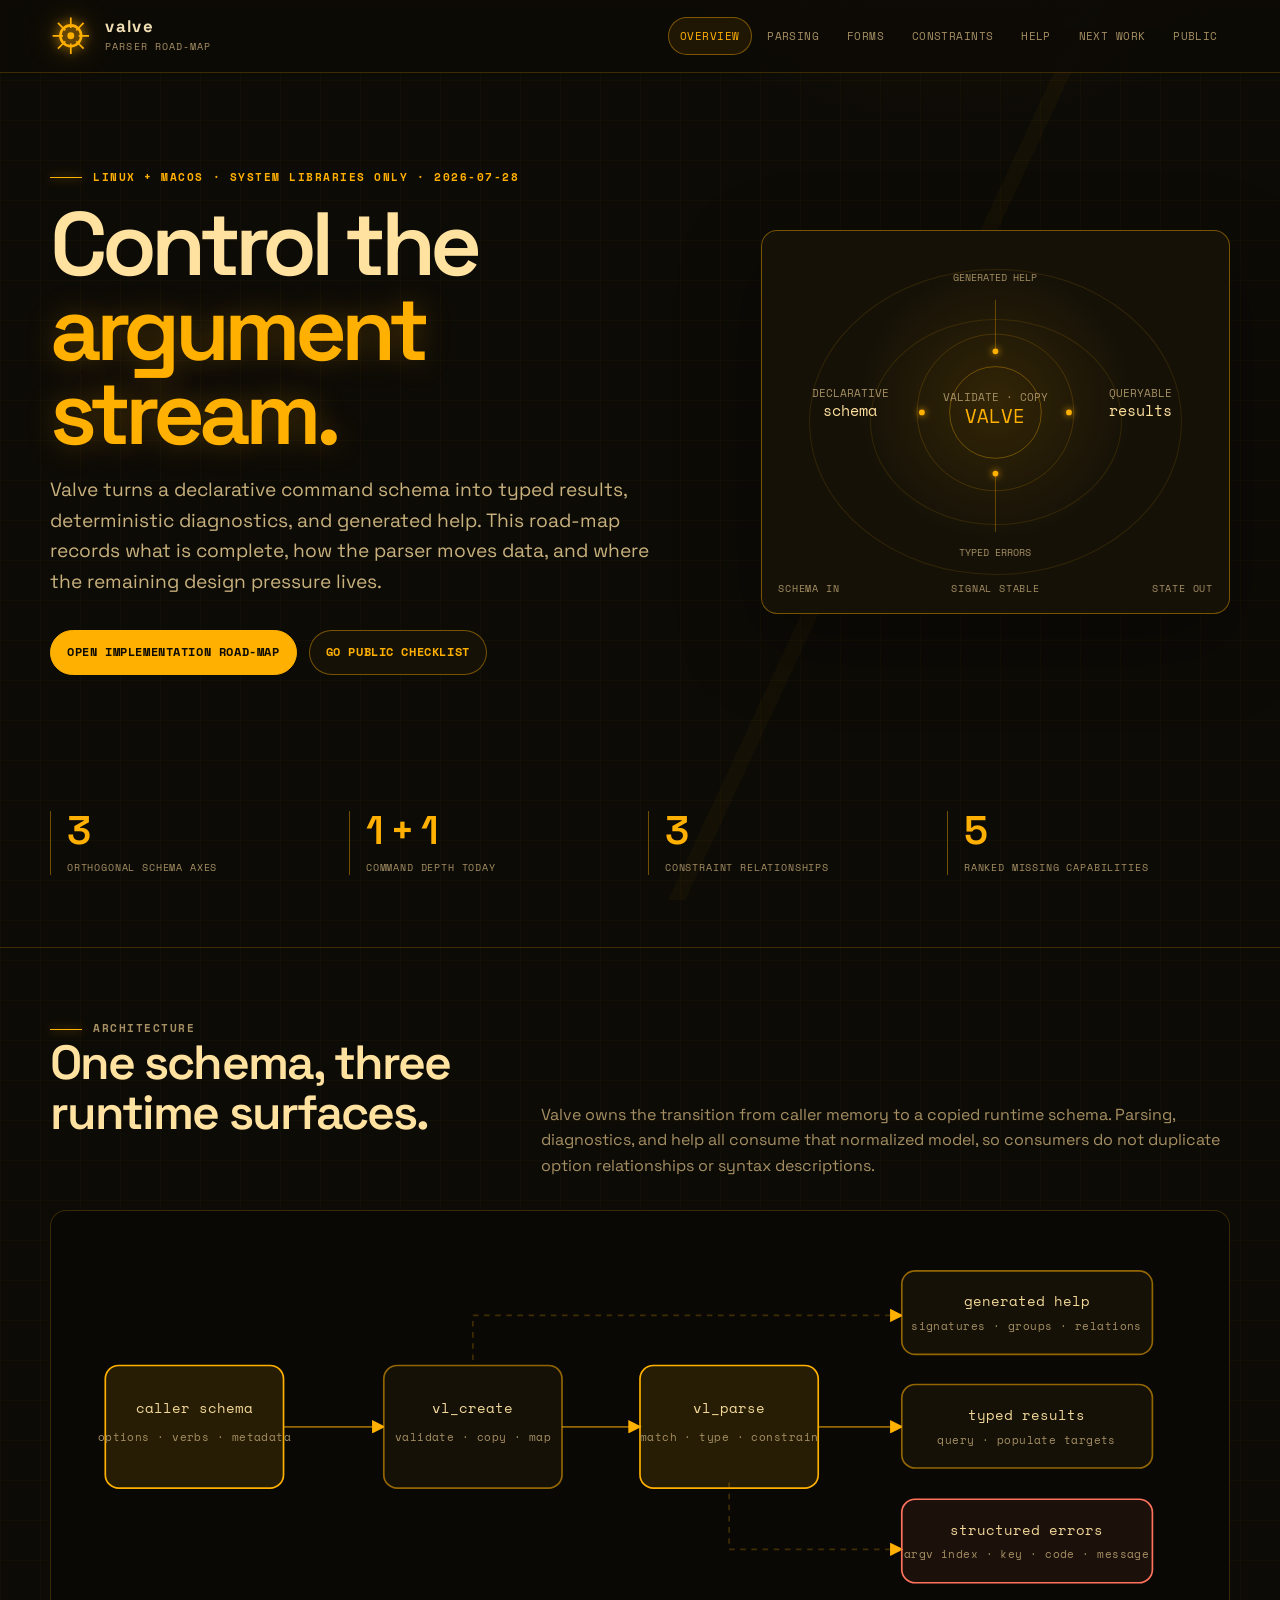
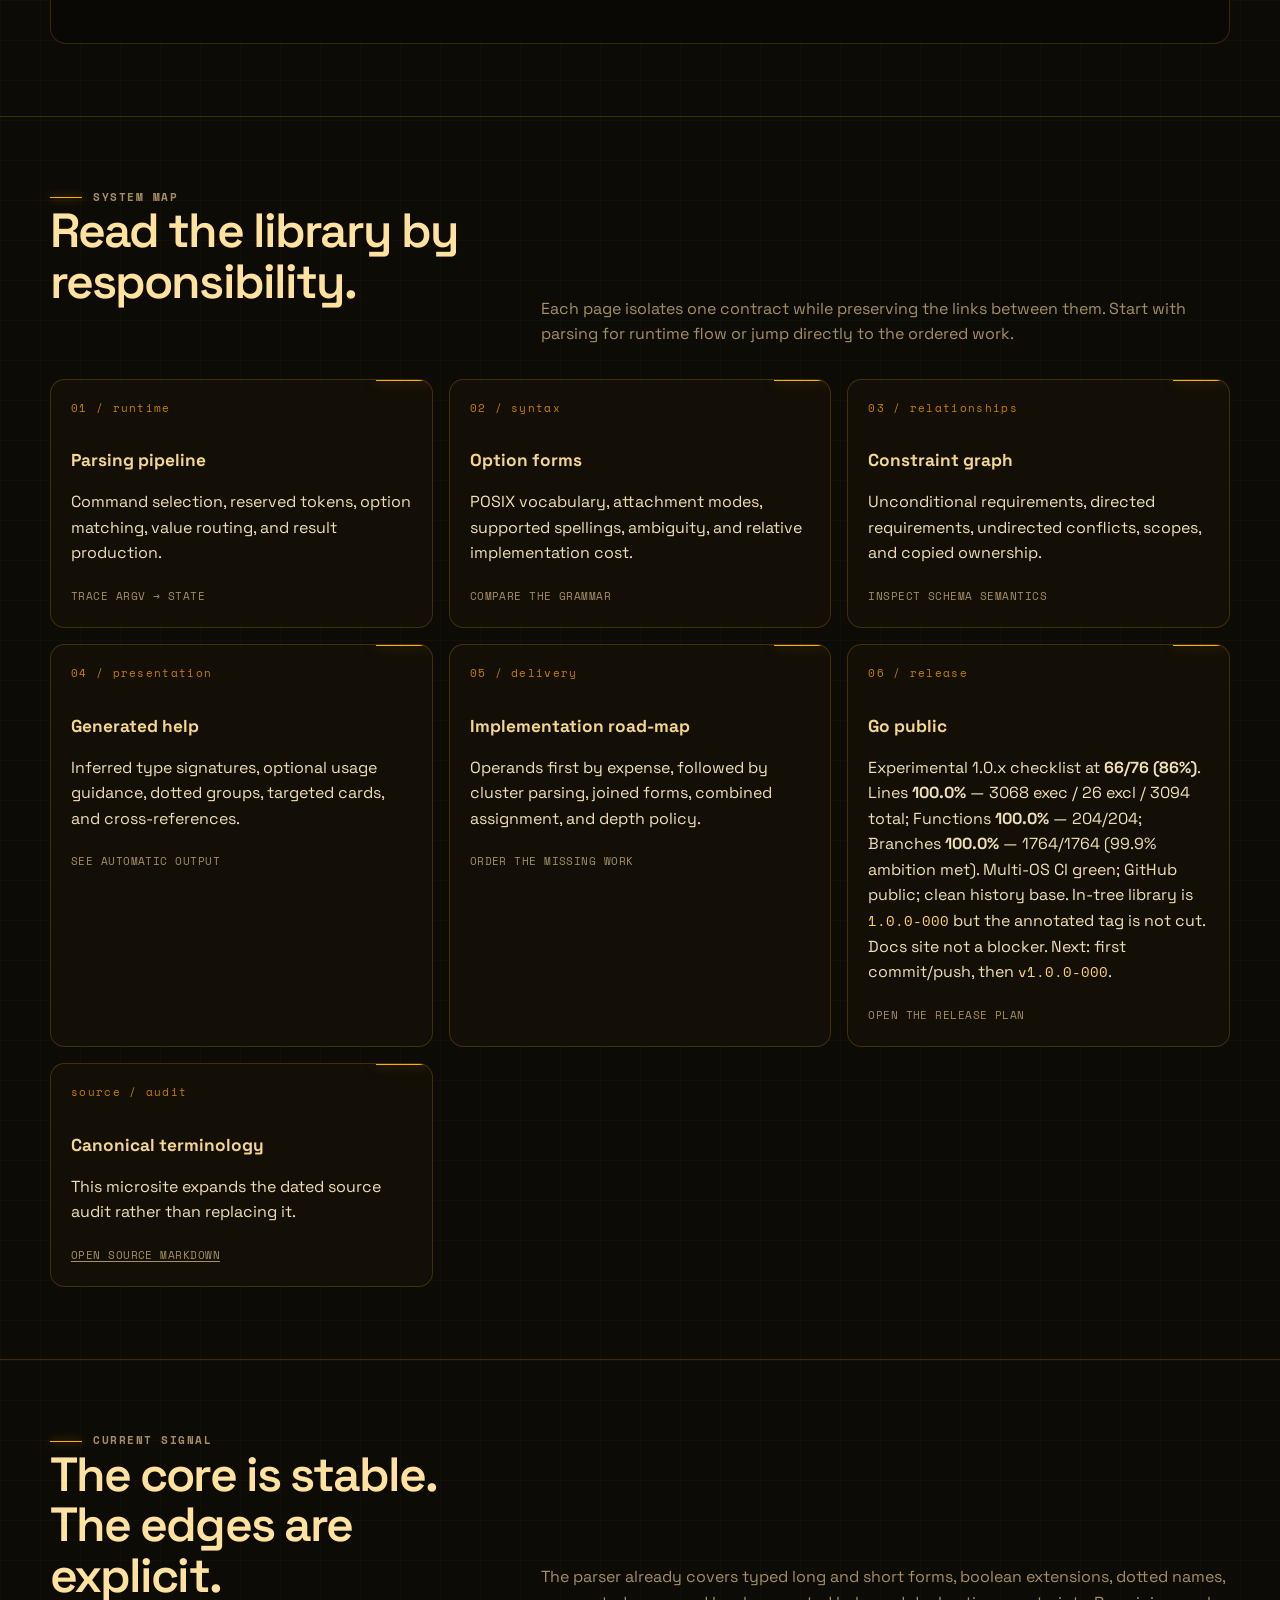
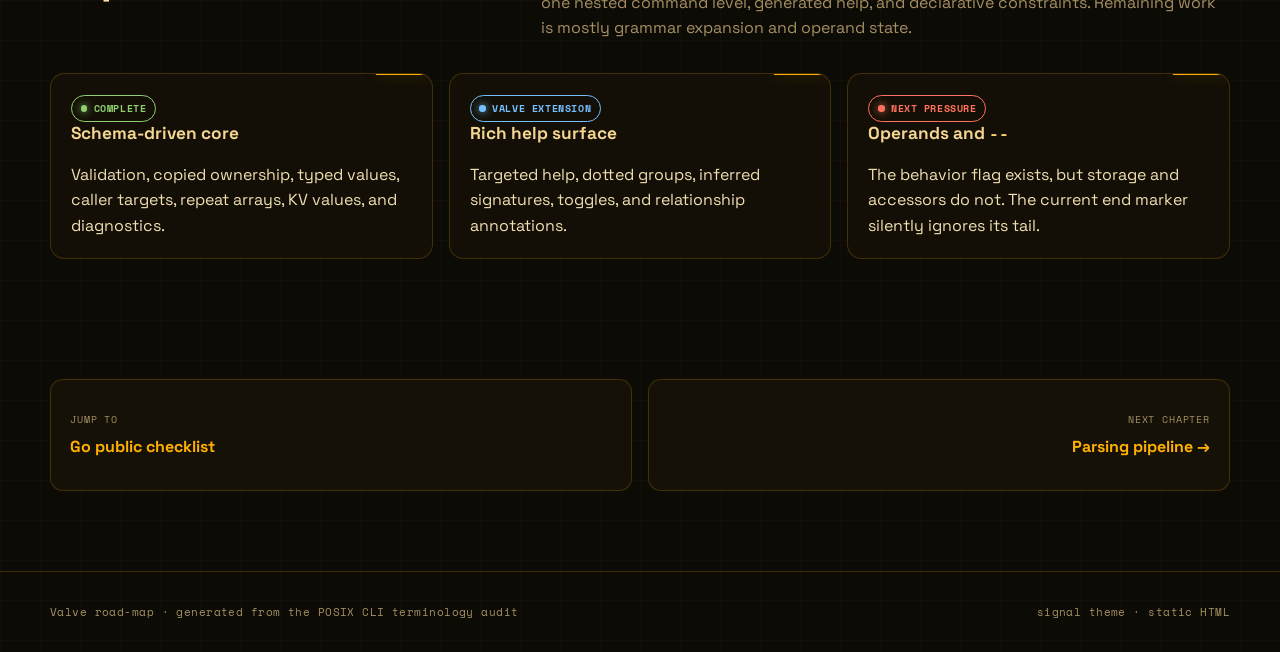
==== .prompt/refs/road-map/index.html @ 2fba5455 "initial: experimental Valve 1.0.0-000 public baseline" ====
<!doctype html>
<html lang="en">
<head>
  <meta charset="utf-8">
  <meta name="viewport" content="width=device-width, initial-scale=1">
  <meta name="description" content="Valve command-line parser architecture, capability status, and implementation roadmap.">
  <title>Valve road-map — system overview</title>
  <link rel="preconnect" href="https://fonts.googleapis.com">
  <link rel="preconnect" href="https://fonts.gstatic.com" crossorigin>
  <link href="https://fonts.googleapis.com/css2?family=Space+Grotesk:wght@400;600;700&amp;family=Space+Mono:wght@400;700&amp;display=swap" rel="stylesheet">
  <link rel="stylesheet" href="styles.css">
</head>
<body>
  <a class="skip-link" href="#main">Skip to content</a>
  <header class="site-header">
    <div class="shell site-header__inner">
      <a class="brand" href="index.html" aria-label="Valve roadmap home">
        <span class="brand__mark" aria-hidden="true">
          <svg viewBox="0 0 48 48">
            <circle cx="24" cy="24" r="12" fill="none" stroke="currentColor" stroke-width="3"/>
            <circle cx="24" cy="24" r="4" fill="currentColor"/>
            <path d="M24 3v12M24 33v12M3 24h12M33 24h12M9.2 9.2l8.5 8.5M30.3 30.3l8.5 8.5M38.8 9.2l-8.5 8.5M17.7 30.3l-8.5 8.5" stroke="currentColor" stroke-width="2"/>
          </svg>
        </span>
        <span>
          <span class="brand__name">valve</span>
          <span class="brand__meta">parser road-map</span>
        </span>
      </a>
      <button class="nav-toggle" type="button" aria-expanded="false" aria-controls="site-nav">menu</button>
      <nav class="site-nav" id="site-nav" aria-label="Roadmap">
        <a href="index.html">overview</a>
        <a href="parsing.html">parsing</a>
        <a href="forms.html">forms</a>
        <a href="constraints.html">constraints</a>
        <a href="help.html">help</a>
        <a href="roadmap.html">next work</a>
        <a href="public.html">public</a>
      </nav>
    </div>
  </header>

  <main id="main">
    <section class="shell hero">
      <div>
        <p class="eyebrow">Linux + macOS · system libraries only · 2026-07-28</p>
        <h1>Control the <em>argument stream.</em></h1>
        <p class="lede">
          Valve turns a declarative command schema into typed results, deterministic
          diagnostics, and generated help. This road-map records what is complete,
          how the parser moves data, and where the remaining design pressure lives.
        </p>
        <div class="hero__actions">
          <a class="button button--primary" href="roadmap.html">open implementation road-map</a>
          <a class="button" href="public.html">go public checklist</a>
        </div>
      </div>

      <div class="signal-panel" aria-label="Valve signal diagram">
        <svg class="signal-panel__diagram" viewBox="0 0 480 400" role="img" aria-labelledby="signal-title signal-desc">
          <title id="signal-title">Valve schema to result signal</title>
          <desc id="signal-desc">A schema enters the Valve core, passes through validation and parsing, and exits as results, errors, and help.</desc>
          <defs>
            <filter id="glow">
              <feGaussianBlur stdDeviation="4" result="blur"/>
              <feMerge>
                <feMergeNode in="blur"/>
                <feMergeNode in="SourceGraphic"/>
              </feMerge>
            </filter>
          </defs>
          <g fill="none" stroke="#ffb000">
            <circle cx="240" cy="190" r="82" opacity=".18"/>
            <circle cx="240" cy="190" r="48" opacity=".35"/>
            <path d="M35 190h128M317 190h128" opacity=".65" filter="url(#glow)"/>
            <path d="M240 72v54M240 254v61" opacity=".35"/>
          </g>
          <g font-family="Space Mono, monospace" text-anchor="middle">
            <text x="88" y="174" fill="#a58f63" font-size="11">DECLARATIVE</text>
            <text x="88" y="194" fill="#ffe1a0" font-size="16">schema</text>
            <text x="240" y="178" fill="#a58f63" font-size="11">VALIDATE · COPY</text>
            <text x="240" y="201" fill="#ffb000" font-size="20">VALVE</text>
            <text x="392" y="174" fill="#a58f63" font-size="11">QUERYABLE</text>
            <text x="392" y="194" fill="#ffe1a0" font-size="16">results</text>
            <text x="240" y="52" fill="#a58f63" font-size="10">GENERATED HELP</text>
            <text x="240" y="340" fill="#a58f63" font-size="10">TYPED ERRORS</text>
          </g>
          <g fill="#ffb000" filter="url(#glow)">
            <circle cx="163" cy="190" r="3"/>
            <circle cx="317" cy="190" r="3"/>
            <circle cx="240" cy="126" r="3"/>
            <circle cx="240" cy="254" r="3"/>
          </g>
        </svg>
        <div class="signal-panel__label">
          <span>schema in</span>
          <span>signal stable</span>
          <span>state out</span>
        </div>
      </div>
    </section>

    <section class="section">
      <div class="shell">
        <div class="grid grid--4">
          <div class="metric reveal">
            <span class="metric__value">3</span>
            <span class="metric__label">orthogonal schema axes</span>
          </div>
          <div class="metric reveal">
            <span class="metric__value">1 + 1</span>
            <span class="metric__label">command depth today</span>
          </div>
          <div class="metric reveal">
            <span class="metric__value">3</span>
            <span class="metric__label">constraint relationships</span>
          </div>
          <div class="metric reveal">
            <span class="metric__value">5</span>
            <span class="metric__label">ranked missing capabilities</span>
          </div>
        </div>
      </div>
    </section>

    <section class="section">
      <div class="shell">
        <div class="section-heading">
          <div>
            <p class="eyebrow">Architecture</p>
            <h2>One schema, three runtime surfaces.</h2>
          </div>
          <p>
            Valve owns the transition from caller memory to a copied runtime schema.
            Parsing, diagnostics, and help all consume that normalized model, so
            consumers do not duplicate option relationships or syntax descriptions.
          </p>
        </div>

        <div class="diagram reveal">
          <svg viewBox="0 0 1000 330" role="img" aria-labelledby="architecture-title architecture-desc">
            <title id="architecture-title">Valve library architecture</title>
            <desc id="architecture-desc">Caller schema validation and copying feed parsing, generated help, and constraint checks before results and errors are exposed.</desc>
            <defs>
              <marker id="arrow" markerWidth="8" markerHeight="8" refX="7" refY="4" orient="auto">
                <path d="M0 0L8 4L0 8Z" fill="#ffb000"/>
              </marker>
            </defs>
            <path class="wire" marker-end="url(#arrow)" d="M180 165H270"/>
            <path class="wire" marker-end="url(#arrow)" d="M430 165H500"/>
            <path class="wire" marker-end="url(#arrow)" d="M660 165H735"/>
            <path class="wire wire--muted" marker-end="url(#arrow)" d="M350 115V65H735"/>
            <path class="wire wire--muted" marker-end="url(#arrow)" d="M580 215v60h155"/>

            <rect class="node node--active" x="20" y="110" width="160" height="110" rx="12"/>
            <text class="label" x="100" y="153" text-anchor="middle">caller schema</text>
            <text class="label label--small" x="100" y="178" text-anchor="middle">options · verbs · metadata</text>

            <rect class="node" x="270" y="110" width="160" height="110" rx="12"/>
            <text class="label" x="350" y="153" text-anchor="middle">vl_create</text>
            <text class="label label--small" x="350" y="178" text-anchor="middle">validate · copy · map</text>

            <rect class="node node--active" x="500" y="110" width="160" height="110" rx="12"/>
            <text class="label" x="580" y="153" text-anchor="middle">vl_parse</text>
            <text class="label label--small" x="580" y="178" text-anchor="middle">match · type · constrain</text>

            <rect class="node" x="735" y="25" width="225" height="75" rx="12"/>
            <text class="label" x="847" y="57" text-anchor="middle">generated help</text>
            <text class="label label--small" x="847" y="78" text-anchor="middle">signatures · groups · relations</text>

            <rect class="node" x="735" y="127" width="225" height="75" rx="12"/>
            <text class="label" x="847" y="159" text-anchor="middle">typed results</text>
            <text class="label label--small" x="847" y="180" text-anchor="middle">query · populate targets</text>

            <rect class="node node--missing" x="735" y="230" width="225" height="75" rx="12"/>
            <text class="label" x="847" y="262" text-anchor="middle">structured errors</text>
            <text class="label label--small" x="847" y="283" text-anchor="middle">argv index · key · code · message</text>
          </svg>
        </div>
      </div>
    </section>

    <section class="section">
      <div class="shell">
        <div class="section-heading">
          <div>
            <p class="eyebrow">System map</p>
            <h2>Read the library by responsibility.</h2>
          </div>
          <p>
            Each page isolates one contract while preserving the links between them.
            Start with parsing for runtime flow or jump directly to the ordered work.
          </p>
        </div>

        <div class="grid grid--3">
          <a class="card card--link reveal" href="parsing.html">
            <span class="card__index">01 / runtime</span>
            <h3>Parsing pipeline</h3>
            <p>Command selection, reserved tokens, option matching, value routing, and result production.</p>
            <span class="card__meta">trace argv → state</span>
          </a>
          <a class="card card--link reveal" href="forms.html">
            <span class="card__index">02 / syntax</span>
            <h3>Option forms</h3>
            <p>POSIX vocabulary, attachment modes, supported spellings, ambiguity, and relative implementation cost.</p>
            <span class="card__meta">compare the grammar</span>
          </a>
          <a class="card card--link reveal" href="constraints.html">
            <span class="card__index">03 / relationships</span>
            <h3>Constraint graph</h3>
            <p>Unconditional requirements, directed requirements, undirected conflicts, scopes, and copied ownership.</p>
            <span class="card__meta">inspect schema semantics</span>
          </a>
          <a class="card card--link reveal" href="help.html">
            <span class="card__index">04 / presentation</span>
            <h3>Generated help</h3>
            <p>Inferred type signatures, optional usage guidance, dotted groups, targeted cards, and cross-references.</p>
            <span class="card__meta">see automatic output</span>
          </a>
          <a class="card card--link reveal" href="roadmap.html">
            <span class="card__index">05 / delivery</span>
            <h3>Implementation road-map</h3>
            <p>Operands first by expense, followed by cluster parsing, joined forms, combined assignment, and depth policy.</p>
            <span class="card__meta">order the missing work</span>
          </a>
          <a class="card card--link reveal" href="public.html">
            <span class="card__index">06 / release</span>
            <h3>Go public</h3>
            <p>Experimental 1.0.x checklist at <strong>66/76 (86%)</strong>. Lines <strong>100.0%</strong> — 3068 exec / 26 excl / 3094 total; Functions <strong>100.0%</strong> — 204/204; Branches <strong>100.0%</strong> — 1764/1764 (99.9% ambition met). Multi-OS CI green; GitHub public; clean history base. In-tree library is <code>1.0.0-000</code> but the annotated tag is not cut. Docs site not a blocker. Next: first commit/push, then <code>v1.0.0-000</code>.</p>
            <span class="card__meta">open the release plan</span>
          </a>
          <div class="card reveal">
            <span class="card__index">source / audit</span>
            <h3>Canonical terminology</h3>
            <p>This microsite expands the dated source audit rather than replacing it.</p>
            <a class="card__meta" href="../source/task/posix-cli-terminology.md">open source markdown</a>
          </div>
        </div>
      </div>
    </section>

    <section class="section">
      <div class="shell">
        <div class="section-heading">
          <div>
            <p class="eyebrow">Current signal</p>
            <h2>The core is stable. The edges are explicit.</h2>
          </div>
          <p>
            The parser already covers typed long and short forms, boolean extensions,
            dotted names, one nested command level, generated help, and declarative
            constraints. Remaining work is mostly grammar expansion and operand state.
          </p>
        </div>

        <div class="grid grid--3">
          <div class="card reveal">
            <span class="status status--complete">complete</span>
            <h3>Schema-driven core</h3>
            <p>Validation, copied ownership, typed values, caller targets, repeat arrays, KV values, and diagnostics.</p>
          </div>
          <div class="card reveal">
            <span class="status status--custom">Valve extension</span>
            <h3>Rich help surface</h3>
            <p>Targeted help, dotted groups, inferred signatures, toggles, and relationship annotations.</p>
          </div>
          <div class="card reveal">
            <span class="status status--missing">next pressure</span>
            <h3>Operands and <code>--</code></h3>
            <p>The behavior flag exists, but storage and accessors do not. The current end marker silently ignores its tail.</p>
          </div>
        </div>
      </div>
    </section>

    <div class="shell pager">
      <a href="public.html">
        <small>jump to</small>
        <strong>Go public checklist</strong>
      </a>
      <a href="parsing.html">
        <small>next chapter</small>
        <strong>Parsing pipeline →</strong>
      </a>
    </div>
  </main>

  <footer class="site-footer">
    <div class="shell site-footer__inner">
      <span>Valve road-map · generated from the POSIX CLI terminology audit</span>
      <span>signal theme · static HTML</span>
    </div>
  </footer>
  <script src="site.js"></script>
</body>
</html>
---- .prompt/refs/road-map/styles.css ----
:root {
  --bg: #0d0b06;
  --surface: #151107;
  --surface-strong: #1d1608;
  --ink: #ffb000;
  --ink-rgb: 255, 176, 0;
  --accent: #c97e00;
  --text: #f1dfb4;
  --muted: #a58f63;
  --line: rgba(var(--ink-rgb), .2);
  --line-strong: rgba(var(--ink-rgb), .42);
  --good: #8fcf72;
  --warn: #ffc857;
  --bad: #ff725c;
  --info: #75bfff;
  --shadow: 0 28px 80px rgba(0, 0, 0, .34);
  --display: "Space Grotesk", -apple-system, BlinkMacSystemFont, "Segoe UI", sans-serif;
  --mono: "Space Mono", "SFMono-Regular", Consolas, monospace;
  color-scheme: dark;
}

* {
  box-sizing: border-box;
}

html {
  scroll-behavior: smooth;
}

body {
  min-height: 100vh;
  margin: 0;
  background:
    radial-gradient(circle at 74% -10%, rgba(var(--ink-rgb), .12), transparent 32rem),
    linear-gradient(rgba(var(--ink-rgb), .025) 1px, transparent 1px),
    linear-gradient(90deg, rgba(var(--ink-rgb), .025) 1px, transparent 1px),
    var(--bg);
  background-size: auto, 40px 40px, 40px 40px, auto;
  color: var(--text);
  font-family: var(--display);
  line-height: 1.6;
}

body::before {
  position: fixed;
  inset: 0;
  z-index: -1;
  background: linear-gradient(115deg, transparent 0 64%, rgba(var(--ink-rgb), .035) 64% 65%, transparent 65%);
  content: "";
  pointer-events: none;
}

a {
  color: var(--ink);
  text-underline-offset: .2em;
}

a:hover {
  color: #ffd06a;
}

button,
a {
  -webkit-tap-highlight-color: transparent;
}

code,
pre,
.mono {
  font-family: var(--mono);
}

code {
  color: #ffd16b;
  font-size: .9em;
}

pre {
  overflow-x: auto;
  margin: 0;
  padding: 1rem 1.1rem;
  border: 1px solid var(--line);
  border-radius: .75rem;
  background: #090804;
  color: #efdaa8;
  font-size: .82rem;
  line-height: 1.7;
}

svg {
  display: block;
  max-width: 100%;
}

.skip-link {
  position: fixed;
  top: .75rem;
  left: .75rem;
  z-index: 100;
  padding: .6rem .9rem;
  transform: translateY(-180%);
  border: 1px solid var(--ink);
  background: var(--bg);
  color: var(--ink);
}

.skip-link:focus {
  transform: translateY(0);
}

.shell {
  width: min(1180px, calc(100% - 2rem));
  margin: 0 auto;
}

.site-header {
  position: sticky;
  top: 0;
  z-index: 40;
  border-bottom: 1px solid var(--line);
  background: rgba(13, 11, 6, .88);
  backdrop-filter: blur(18px);
}

.site-header__inner {
  display: flex;
  min-height: 4.5rem;
  align-items: center;
  justify-content: space-between;
  gap: 1.5rem;
}

.brand {
  display: inline-flex;
  align-items: center;
  gap: .85rem;
  color: var(--text);
  text-decoration: none;
}

.brand__mark {
  position: relative;
  width: 2.6rem;
  height: 2.6rem;
  flex: none;
  color: var(--ink);
  filter:
    drop-shadow(0 0 5px rgba(var(--ink-rgb), .75))
    drop-shadow(0 0 14px rgba(var(--ink-rgb), .35));
  animation: signal-glow 2.8s ease-in-out infinite;
}

.brand__mark svg {
  width: 100%;
  height: 100%;
}

.brand__name {
  display: block;
  font-size: 1.05rem;
  font-weight: 700;
  letter-spacing: .08em;
  line-height: 1.1;
}

.brand__meta {
  display: block;
  margin-top: .18rem;
  color: var(--muted);
  font-family: var(--mono);
  font-size: .62rem;
  letter-spacing: .11em;
  text-transform: uppercase;
}

.nav-toggle {
  display: none;
  border: 1px solid var(--line-strong);
  border-radius: 999px;
  background: var(--surface);
  color: var(--ink);
  font: 700 .72rem/1 var(--mono);
  letter-spacing: .08em;
  padding: .72rem .9rem;
  text-transform: uppercase;
}

.site-nav {
  display: flex;
  align-items: center;
  gap: .2rem;
}

.site-nav a {
  border: 1px solid transparent;
  border-radius: 999px;
  color: var(--muted);
  font-family: var(--mono);
  font-size: .7rem;
  letter-spacing: .04em;
  padding: .55rem .7rem;
  text-decoration: none;
  text-transform: uppercase;
}

.site-nav a:hover,
.site-nav a[aria-current="page"] {
  border-color: var(--line-strong);
  background: rgba(var(--ink-rgb), .08);
  color: var(--ink);
}

.hero {
  display: grid;
  grid-template-columns: minmax(0, 1.15fr) minmax(19rem, .85fr);
  gap: clamp(2rem, 6vw, 5rem);
  align-items: center;
  min-height: 38rem;
  padding: 6rem 0 4rem;
}

.hero--compact {
  min-height: auto;
  padding: 5.5rem 0 3rem;
}

.eyebrow {
  display: flex;
  align-items: center;
  gap: .7rem;
  margin: 0 0 1rem;
  color: var(--ink);
  font-family: var(--mono);
  font-size: .68rem;
  font-weight: 700;
  letter-spacing: .14em;
  text-transform: uppercase;
}

.eyebrow::before {
  width: 2rem;
  height: 1px;
  background: var(--ink);
  box-shadow: 0 0 10px rgba(var(--ink-rgb), .8);
  content: "";
}

h1,
h2,
h3,
p {
  margin-top: 0;
}

h1 {
  max-width: 14ch;
  margin-bottom: 1.25rem;
  color: #ffe1a0;
  font-size: clamp(3rem, 7vw, 6.3rem);
  font-weight: 600;
  letter-spacing: -.065em;
  line-height: .94;
}

.hero--compact h1 {
  max-width: 18ch;
  font-size: clamp(2.7rem, 6vw, 5rem);
}

h1 em {
  color: var(--ink);
  font-style: normal;
  text-shadow: 0 0 30px rgba(var(--ink-rgb), .25);
}

h2 {
  color: #ffe1a0;
  font-size: clamp(1.8rem, 4vw, 3rem);
  font-weight: 600;
  letter-spacing: -.04em;
  line-height: 1.05;
}

h3 {
  color: #f5d691;
  font-size: 1.08rem;
  line-height: 1.3;
}

.lede {
  max-width: 65ch;
  color: #c8b17d;
  font-size: clamp(1rem, 2vw, 1.2rem);
}

.hero__actions {
  display: flex;
  flex-wrap: wrap;
  gap: .75rem;
  margin-top: 2rem;
}

.button {
  display: inline-flex;
  min-height: 2.8rem;
  align-items: center;
  justify-content: center;
  border: 1px solid var(--line-strong);
  border-radius: 999px;
  background: var(--surface);
  color: var(--ink);
  font-family: var(--mono);
  font-size: .74rem;
  font-weight: 700;
  letter-spacing: .05em;
  padding: .65rem 1rem;
  text-decoration: none;
  text-transform: uppercase;
}

.button--primary {
  border-color: var(--ink);
  background: var(--ink);
  color: var(--bg);
}

.button:hover {
  background: var(--accent);
  color: var(--bg);
}

.signal-panel {
  position: relative;
  overflow: hidden;
  min-height: 24rem;
  border: 1px solid var(--line-strong);
  border-radius: 1rem;
  background:
    radial-gradient(circle at 50% 45%, rgba(var(--ink-rgb), .13), transparent 44%),
    var(--surface);
  box-shadow: var(--shadow);
}

.signal-panel::before,
.signal-panel::after {
  position: absolute;
  inset: 10%;
  border: 1px solid rgba(var(--ink-rgb), .12);
  border-radius: 50%;
  content: "";
}

.signal-panel::after {
  inset: 23%;
}

.signal-panel__diagram {
  position: absolute;
  inset: 0;
  width: 100%;
  height: 100%;
}

.signal-panel__label {
  position: absolute;
  right: 1rem;
  bottom: 1rem;
  left: 1rem;
  display: flex;
  justify-content: space-between;
  gap: 1rem;
  color: var(--muted);
  font-family: var(--mono);
  font-size: .63rem;
  letter-spacing: .08em;
  text-transform: uppercase;
}

.section {
  padding: 4.5rem 0;
}

.section + .section {
  border-top: 1px solid var(--line);
}

.section-heading {
  display: grid;
  grid-template-columns: minmax(0, .8fr) minmax(18rem, 1.2fr);
  gap: 2rem;
  align-items: end;
  margin-bottom: 2rem;
}

.section-heading p {
  margin-bottom: 0;
  color: var(--muted);
}

.grid {
  display: grid;
  gap: 1rem;
}

.grid--2 {
  grid-template-columns: repeat(2, minmax(0, 1fr));
}

.grid--3 {
  grid-template-columns: repeat(3, minmax(0, 1fr));
}

.grid--4 {
  grid-template-columns: repeat(4, minmax(0, 1fr));
}

.card {
  position: relative;
  overflow: hidden;
  border: 1px solid var(--line);
  border-radius: .9rem;
  background: rgba(21, 17, 7, .83);
  padding: 1.25rem;
}

.card::before {
  position: absolute;
  top: 0;
  right: 0;
  width: 3.5rem;
  height: 1px;
  background: var(--ink);
  box-shadow: 0 0 12px rgba(var(--ink-rgb), .6);
  content: "";
}

.card p:last-child,
.card ul:last-child {
  margin-bottom: 0;
}

.card__index {
  display: block;
  margin-bottom: 2rem;
  color: var(--accent);
  font-family: var(--mono);
  font-size: .68rem;
  letter-spacing: .12em;
}

.card__meta {
  color: var(--muted);
  font-family: var(--mono);
  font-size: .7rem;
  letter-spacing: .04em;
  text-transform: uppercase;
}

.card--link {
  min-height: 14rem;
  color: inherit;
  text-decoration: none;
  transition: border-color .2s ease, transform .2s ease, background .2s ease;
}

.card--link:hover {
  transform: translateY(-3px);
  border-color: var(--ink);
  background: var(--surface-strong);
  color: inherit;
}

.status {
  display: inline-flex;
  align-items: center;
  gap: .4rem;
  border: 1px solid currentColor;
  border-radius: 999px;
  font-family: var(--mono);
  font-size: .62rem;
  font-weight: 700;
  letter-spacing: .06em;
  padding: .28rem .55rem;
  text-transform: uppercase;
}

.status::before {
  width: .4rem;
  height: .4rem;
  border-radius: 50%;
  background: currentColor;
  box-shadow: 0 0 8px currentColor;
  content: "";
}

.status--complete {
  color: var(--good);
}

.status--partial {
  color: var(--warn);
}

.status--missing {
  color: var(--bad);
}

.status--custom {
  color: var(--info);
}

.metric {
  border-left: 1px solid var(--line-strong);
  padding-left: 1rem;
}

.metric__value {
  display: block;
  color: var(--ink);
  font-size: clamp(1.6rem, 4vw, 2.5rem);
  font-weight: 600;
  letter-spacing: -.05em;
  line-height: 1;
}

.metric__label {
  display: block;
  margin-top: .5rem;
  color: var(--muted);
  font-family: var(--mono);
  font-size: .65rem;
  letter-spacing: .08em;
  text-transform: uppercase;
}

.readiness {
  display: grid;
  grid-template-columns: repeat(2, minmax(0, 1fr));
  gap: 1rem;
  margin-top: 1.4rem;
}

.readiness__card {
  border: 1px solid var(--line);
  border-radius: .9rem;
  background: var(--surface);
  padding: 1.1rem 1.15rem;
}

.readiness__card h3 {
  margin: .35rem 0 .85rem;
}

.readiness__note {
  margin: .85rem 0 0;
  color: var(--muted);
  font-size: .84rem;
}

.readiness__rail {
  position: relative;
  height: .55rem;
  overflow: hidden;
  margin-top: 1rem;
  border-radius: 999px;
  background: rgba(var(--ink-rgb), .08);
}

.readiness__fill {
  display: block;
  width: var(--readiness, 0%);
  height: 100%;
  border-radius: inherit;
  background: linear-gradient(90deg, var(--accent), var(--ink));
  box-shadow: 0 0 10px rgba(var(--ink-rgb), .55);
}

.readiness__fill--good {
  background: linear-gradient(90deg, #6aa84f, var(--good));
  box-shadow: 0 0 10px rgba(143, 207, 114, .45);
}

.readiness__marks {
  display: flex;
  justify-content: space-between;
  gap: .5rem;
  margin-top: .55rem;
  color: var(--muted);
  font-family: var(--mono);
  font-size: .62rem;
  letter-spacing: .04em;
  text-transform: uppercase;
}

.readiness__marks .done {
  color: var(--good);
}

@media (max-width: 720px) {
  .readiness {
    grid-template-columns: 1fr;
  }
}

.table-wrap {
  overflow-x: auto;
  border: 1px solid var(--line);
  border-radius: .9rem;
  background: rgba(9, 8, 4, .7);
}

table {
  width: 100%;
  border-collapse: collapse;
  font-size: .88rem;
}

th,
td {
  padding: .9rem 1rem;
  border-bottom: 1px solid var(--line);
  text-align: left;
  vertical-align: top;
}

th {
  background: rgba(var(--ink-rgb), .06);
  color: var(--ink);
  font-family: var(--mono);
  font-size: .64rem;
  letter-spacing: .09em;
  text-transform: uppercase;
}

tr:last-child td {
  border-bottom: 0;
}

tbody tr:hover {
  background: rgba(var(--ink-rgb), .035);
}

.flow {
  display: grid;
  grid-template-columns: repeat(5, minmax(0, 1fr));
  gap: 1.6rem;
  margin: 2rem 0;
}

.flow__step {
  position: relative;
  min-height: 10rem;
  border: 1px solid var(--line);
  border-radius: .8rem;
  background: var(--surface);
  padding: 1rem;
}

.flow__step:not(:last-child)::after {
  position: absolute;
  top: 50%;
  left: calc(100% + .35rem);
  width: .9rem;
  height: 1px;
  background: var(--ink);
  box-shadow: 0 0 8px rgba(var(--ink-rgb), .7);
  content: "";
}

.flow__step strong {
  display: block;
  margin-bottom: .7rem;
  color: #f8d98e;
}

.flow__step p {
  margin: 0;
  color: var(--muted);
  font-size: .84rem;
}

.flow__number {
  display: block;
  margin-bottom: 1.2rem;
  color: var(--ink);
  font-family: var(--mono);
  font-size: .67rem;
}

.diagram {
  overflow: hidden;
  border: 1px solid var(--line);
  border-radius: 1rem;
  background: #090804;
  padding: clamp(1rem, 3vw, 2rem);
}

.diagram svg {
  width: 100%;
  height: auto;
}

.diagram text {
  font-family: var(--mono);
}

.diagram .node {
  fill: #151107;
  stroke: rgba(var(--ink-rgb), .55);
  stroke-width: 1.5;
}

.diagram .node--active {
  fill: rgba(var(--ink-rgb), .12);
  stroke: var(--ink);
}

.diagram .node--missing {
  fill: rgba(255, 114, 92, .08);
  stroke: var(--bad);
}

.diagram .wire {
  fill: none;
  stroke: rgba(var(--ink-rgb), .56);
  stroke-width: 1.5;
}

.diagram .wire--muted {
  stroke: rgba(var(--ink-rgb), .22);
  stroke-dasharray: 5 5;
}

.diagram .label {
  fill: #f2d899;
  font-size: 13px;
}

.diagram .label--small {
  fill: var(--muted);
  font-size: 10px;
  letter-spacing: .04em;
}

.callout {
  display: grid;
  grid-template-columns: auto 1fr;
  gap: 1rem;
  border: 1px solid var(--line-strong);
  border-left: 3px solid var(--ink);
  border-radius: .75rem;
  background: rgba(var(--ink-rgb), .055);
  padding: 1rem 1.1rem;
}

.callout--danger {
  border-left-color: var(--bad);
  background: rgba(255, 114, 92, .055);
}

.callout--good {
  border-left-color: var(--good);
  background: rgba(143, 207, 114, .055);
}

.callout__key {
  color: var(--ink);
  font-family: var(--mono);
  font-size: .7rem;
  font-weight: 700;
  letter-spacing: .08em;
  text-transform: uppercase;
}

.callout p {
  margin: 0;
  color: #c8b17d;
}

.legend {
  display: flex;
  flex-wrap: wrap;
  gap: .7rem 1rem;
  margin: 1rem 0 0;
  color: var(--muted);
  font-family: var(--mono);
  font-size: .67rem;
}

.legend span {
  display: inline-flex;
  align-items: center;
  gap: .4rem;
}

.legend i {
  width: .55rem;
  height: .55rem;
  border-radius: 50%;
  background: var(--ink);
  box-shadow: 0 0 7px currentColor;
}

.legend .good {
  color: var(--good);
}

.legend .warn {
  color: var(--warn);
}

.legend .bad {
  color: var(--bad);
}

.timeline {
  position: relative;
  display: grid;
  gap: 1rem;
  margin-left: .6rem;
  padding-left: 2rem;
}

.timeline::before {
  position: absolute;
  top: .4rem;
  bottom: .4rem;
  left: .4rem;
  width: 1px;
  background: var(--line-strong);
  content: "";
}

.timeline__item {
  position: relative;
  border: 1px solid var(--line);
  border-radius: .8rem;
  background: var(--surface);
  padding: 1.1rem;
}

.timeline__item::before {
  position: absolute;
  top: 1.35rem;
  left: -2.05rem;
  width: .7rem;
  height: .7rem;
  border: 2px solid var(--bg);
  border-radius: 50%;
  background: var(--ink);
  box-shadow: 0 0 12px rgba(var(--ink-rgb), .8);
  content: "";
}

.timeline__item[data-expense="very-high"]::before {
  background: var(--bad);
}

.timeline__item[data-expense="high"]::before {
  background: var(--warn);
}

.timeline__item[data-expense="medium"]::before {
  background: var(--info);
}

.timeline__item[data-expense="low"]::before {
  background: var(--good);
}

.timeline__top {
  display: flex;
  align-items: center;
  justify-content: space-between;
  gap: 1rem;
}

.timeline__top h3 {
  margin-bottom: .25rem;
}

.timeline__item p {
  margin: .55rem 0 0;
  color: var(--muted);
}

.expense {
  display: grid;
  grid-template-columns: 10rem 1fr auto;
  gap: 1rem;
  align-items: center;
  padding: .85rem 0;
  border-bottom: 1px solid var(--line);
}

.expense:last-child {
  border-bottom: 0;
}

.expense__rail {
  height: .45rem;
  overflow: hidden;
  border-radius: 999px;
  background: rgba(var(--ink-rgb), .08);
}

.expense__fill {
  display: block;
  width: var(--expense);
  height: 100%;
  border-radius: inherit;
  background: linear-gradient(90deg, var(--accent), var(--ink));
  box-shadow: 0 0 10px rgba(var(--ink-rgb), .6);
}

.expense__value {
  color: var(--muted);
  font-family: var(--mono);
  font-size: .65rem;
  text-transform: uppercase;
}

.term-list {
  display: grid;
  grid-template-columns: repeat(2, minmax(0, 1fr));
  gap: 1rem;
}

.term {
  border-top: 1px solid var(--line-strong);
  padding-top: .9rem;
}

.term dt {
  color: var(--ink);
  font-family: var(--mono);
  font-size: .78rem;
  font-weight: 700;
}

.term dd {
  margin: .45rem 0 0;
  color: var(--muted);
}

.checklist {
  display: grid;
  gap: .55rem;
  margin: 0;
  padding: 0;
  list-style: none;
}

.checklist li {
  position: relative;
  padding-left: 1.5rem;
}

.checklist li::before {
  position: absolute;
  top: .63em;
  left: 0;
  width: .55rem;
  height: .55rem;
  border: 1px solid var(--line-strong);
  content: "";
}

.checklist li.is-done::before,
.checklist--done li::before {
  border-color: var(--good);
  background: var(--good);
  box-shadow: 0 0 8px rgba(143, 207, 114, .45);
}

.pager {
  display: grid;
  grid-template-columns: repeat(2, minmax(0, 1fr));
  gap: 1rem;
  padding: 3rem 0 5rem;
}

.pager a {
  display: flex;
  min-height: 7rem;
  flex-direction: column;
  justify-content: center;
  border: 1px solid var(--line);
  border-radius: .8rem;
  background: var(--surface);
  padding: 1rem 1.2rem;
  text-decoration: none;
}

.pager a:last-child {
  align-items: flex-end;
  text-align: right;
}

.pager small {
  color: var(--muted);
  font-family: var(--mono);
  font-size: .64rem;
  letter-spacing: .08em;
  text-transform: uppercase;
}

.pager strong {
  margin-top: .35rem;
  color: var(--ink);
}

.site-footer {
  border-top: 1px solid var(--line);
  color: var(--muted);
  font-family: var(--mono);
  font-size: .68rem;
  letter-spacing: .04em;
}

.site-footer__inner {
  display: flex;
  min-height: 5rem;
  align-items: center;
  justify-content: space-between;
  gap: 1rem;
}

.reveal {
  opacity: 0;
  transform: translateY(12px);
  transition: opacity .45s ease, transform .45s ease;
}

.reveal.is-visible {
  opacity: 1;
  transform: none;
}

@keyframes signal-glow {
  0%,
  100% {
    filter:
      drop-shadow(0 0 4px rgba(var(--ink-rgb), .65))
      drop-shadow(0 0 10px rgba(var(--ink-rgb), .3));
  }
  50% {
    filter:
      drop-shadow(0 0 8px rgba(var(--ink-rgb), 1))
      drop-shadow(0 0 22px rgba(var(--ink-rgb), .55));
  }
}

@media (max-width: 960px) {
  .site-header__inner {
    min-height: 4rem;
  }

  .nav-toggle {
    display: inline-flex;
  }

  .site-nav {
    position: absolute;
    top: calc(100% + 1px);
    right: 1rem;
    left: 1rem;
    display: none;
    flex-direction: column;
    align-items: stretch;
    border: 1px solid var(--line-strong);
    border-radius: .8rem;
    background: var(--bg);
    box-shadow: var(--shadow);
    padding: .6rem;
  }

  .site-nav.is-open {
    display: flex;
  }

  .site-nav a {
    border-radius: .5rem;
    padding: .8rem;
  }

  .hero,
  .section-heading {
    grid-template-columns: 1fr;
  }

  .hero {
    min-height: auto;
    padding-top: 4.5rem;
  }

  .signal-panel {
    min-height: 21rem;
  }

  .grid--4 {
    grid-template-columns: repeat(2, minmax(0, 1fr));
  }

  .flow {
    grid-template-columns: 1fr;
  }

  .flow__step {
    min-height: auto;
  }

  .flow__step:not(:last-child)::after {
    top: calc(100% + .35rem);
    left: 1.3rem;
    width: 1px;
    height: .9rem;
  }
}

@media (max-width: 680px) {
  .shell {
    width: min(100% - 1.25rem, 1180px);
  }

  h1 {
    font-size: clamp(2.65rem, 15vw, 4.4rem);
  }

  .grid--2,
  .grid--3,
  .grid--4,
  .term-list,
  .pager {
    grid-template-columns: 1fr;
  }

  .expense {
    grid-template-columns: 1fr auto;
  }

  .expense__rail {
    grid-column: 1 / -1;
    grid-row: 2;
  }

  .site-footer__inner {
    align-items: flex-start;
    flex-direction: column;
    justify-content: center;
  }
}

@media (prefers-reduced-motion: reduce) {
  html {
    scroll-behavior: auto;
  }

  *,
  *::before,
  *::after {
    animation-duration: .01ms !important;
    animation-iteration-count: 1 !important;
    transition-duration: .01ms !important;
  }

  .reveal {
    opacity: 1;
    transform: none;
  }
}
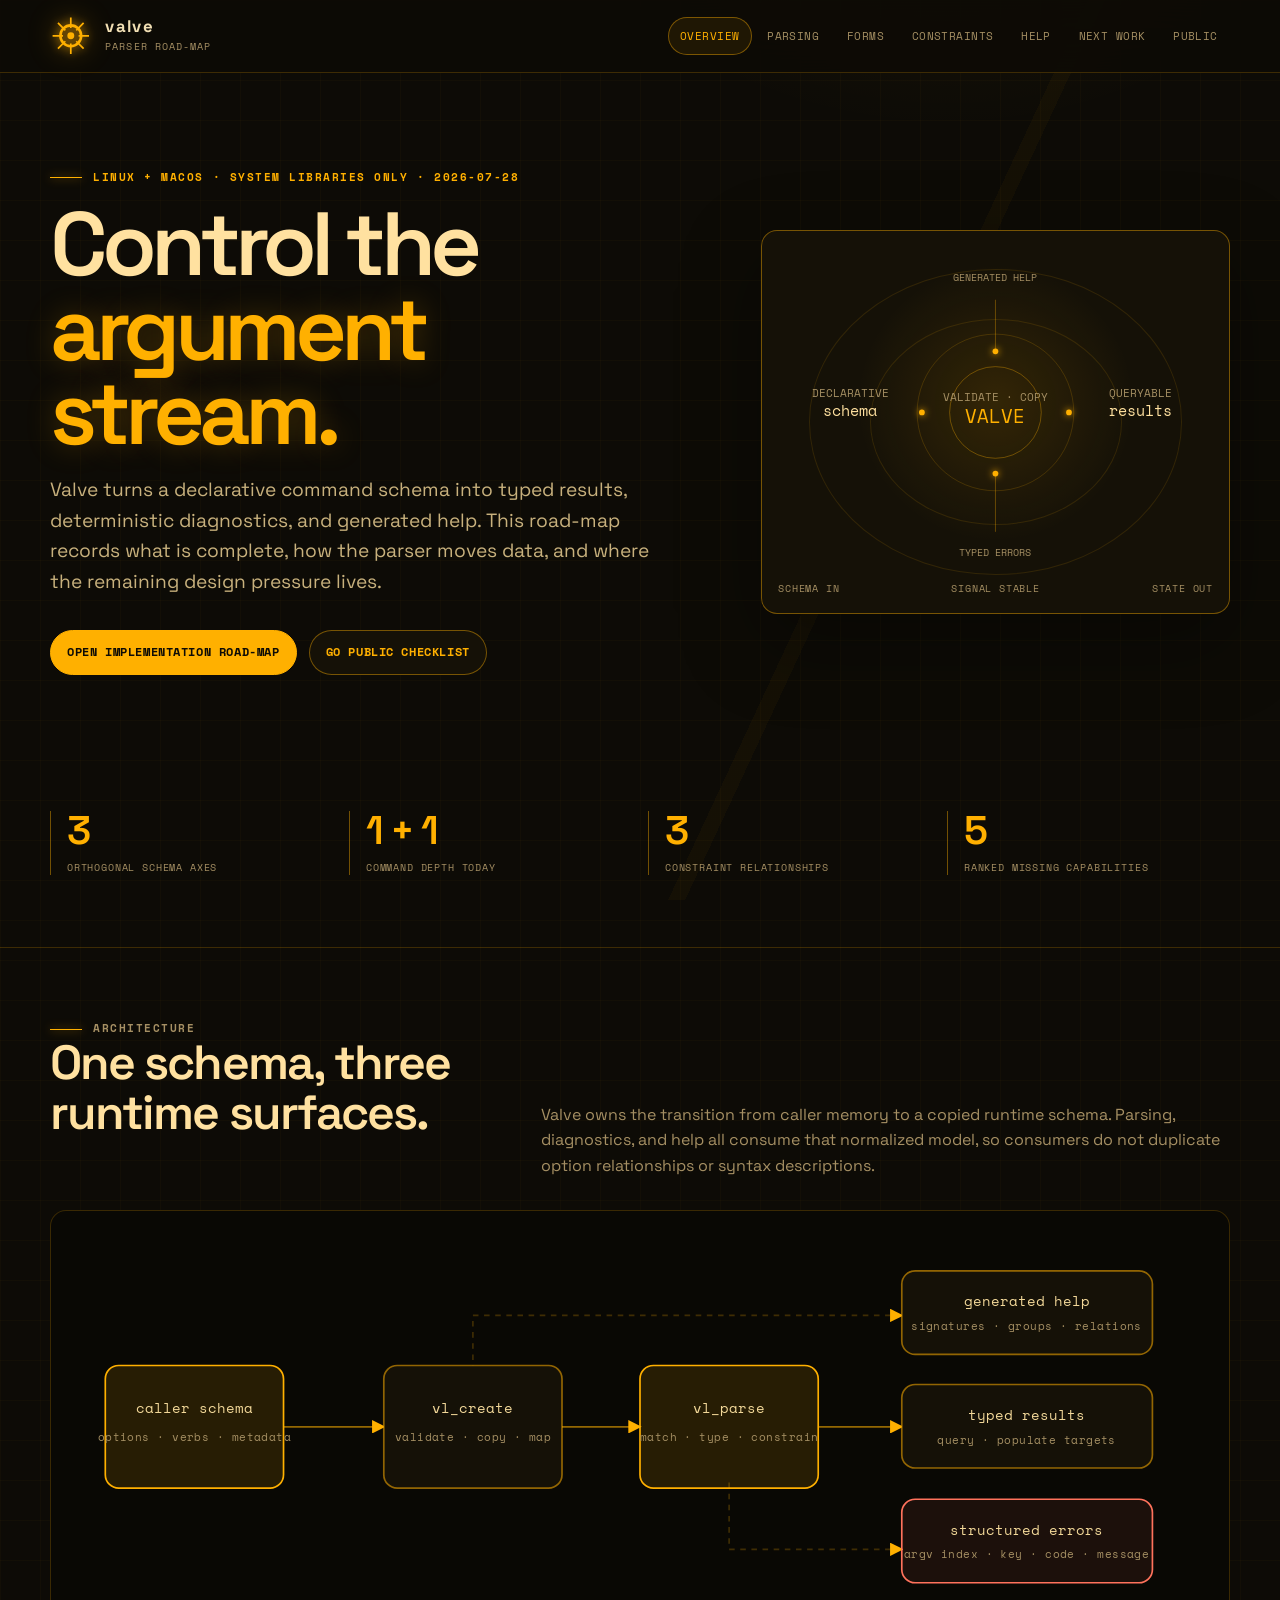
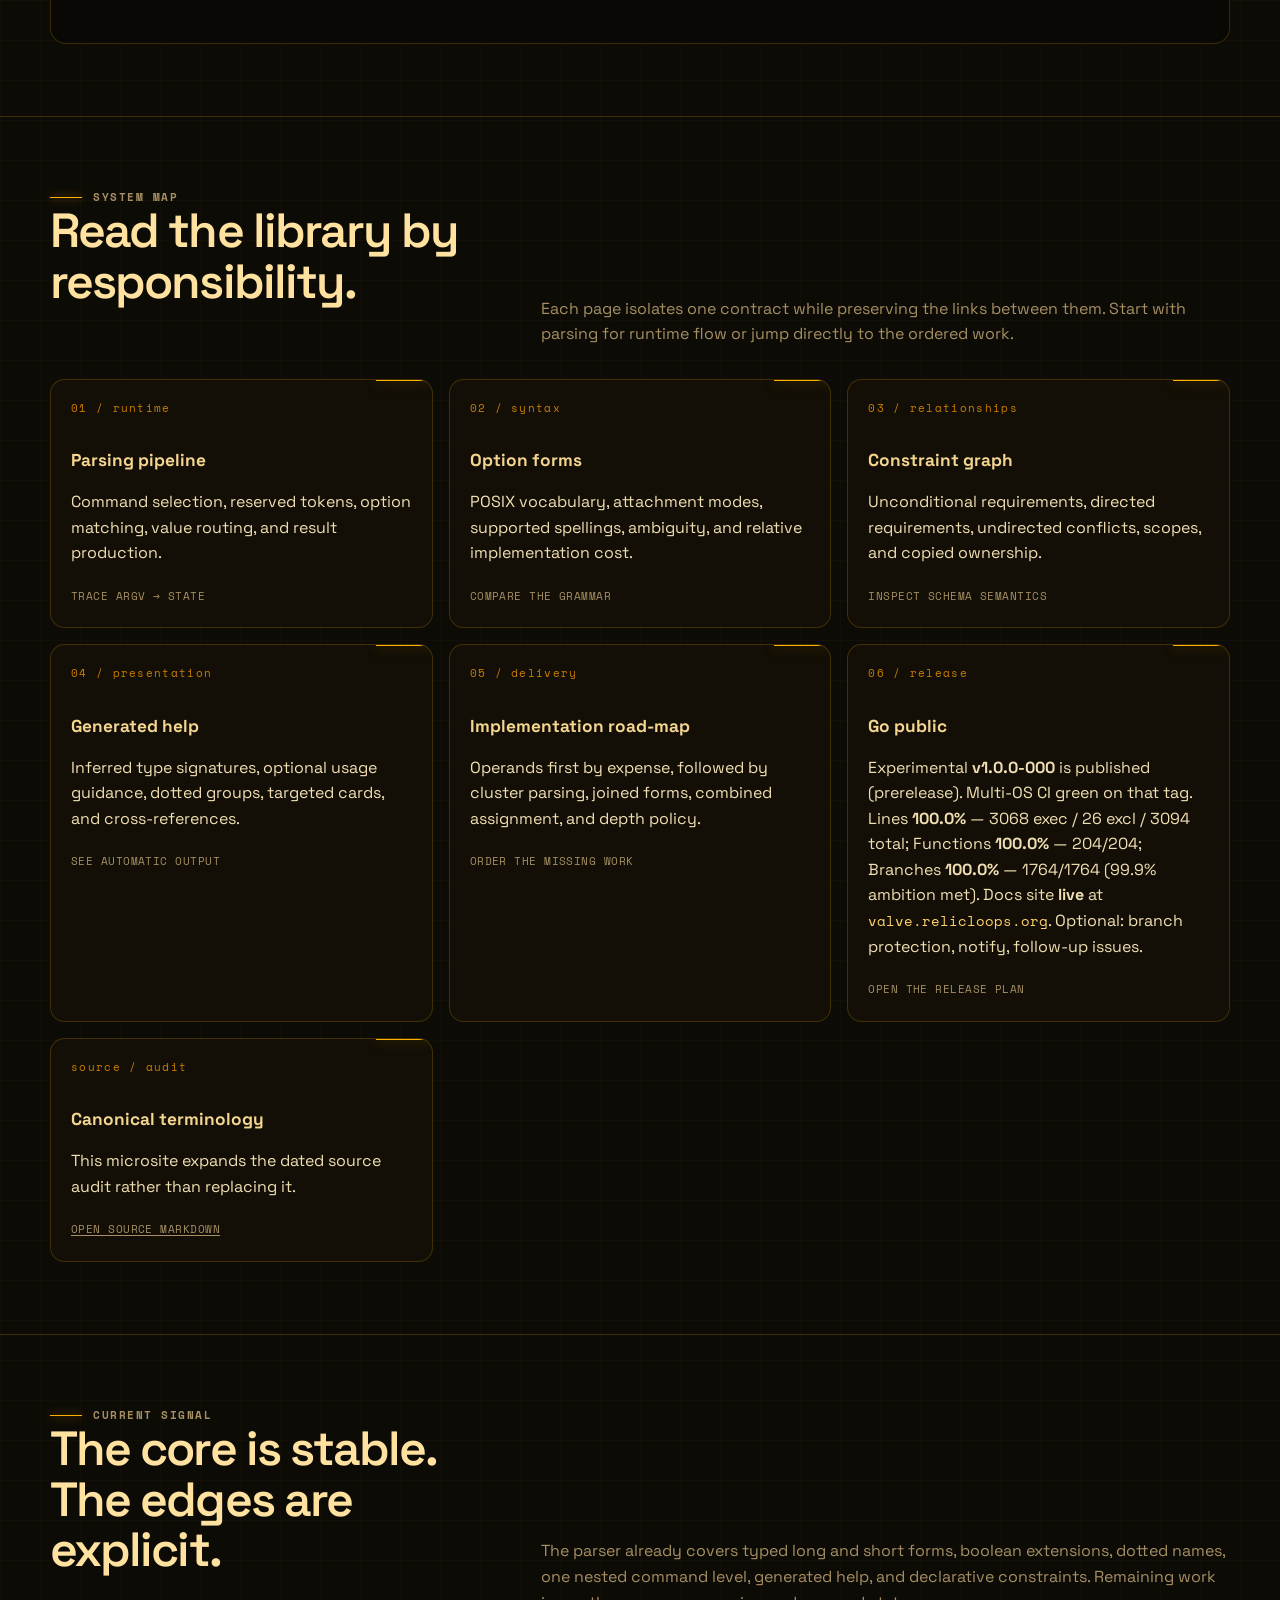
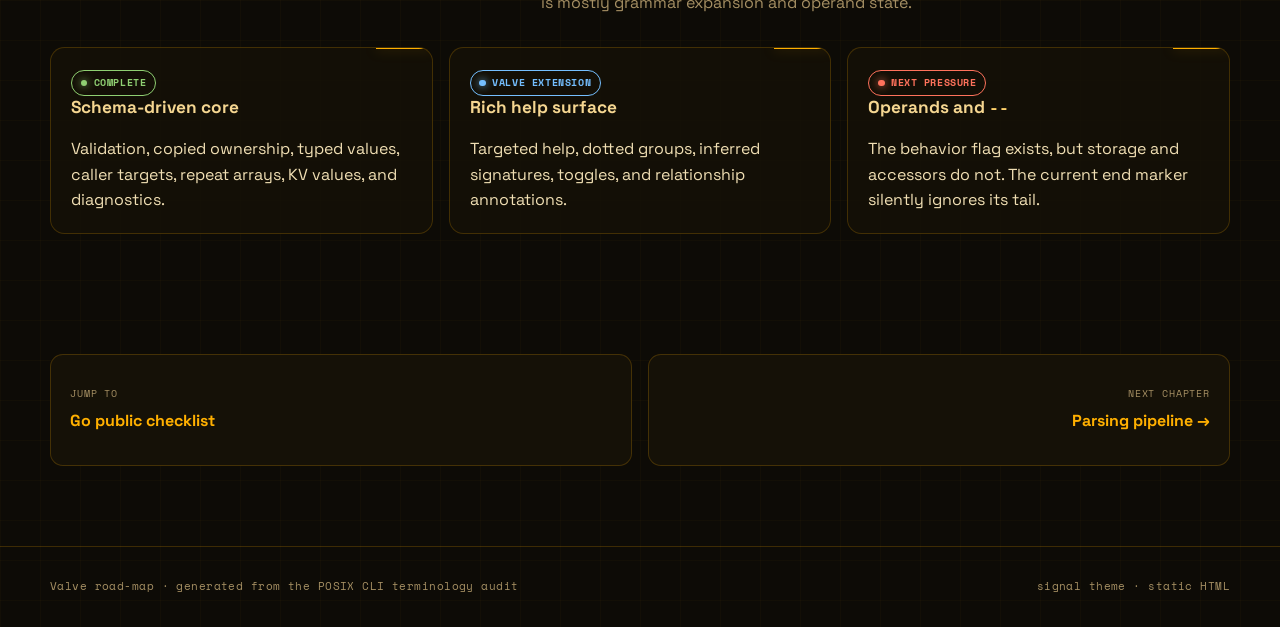
==== commit 02644320: "docs(road-map): reconcile the status surface with the shipped site The microsite still described the" ====
--- a/.prompt/refs/road-map/index.html
+++ b/.prompt/refs/road-map/index.html
@@ -227,7 +227,7 @@
           <a class="card card--link reveal" href="public.html">
             <span class="card__index">06 / release</span>
             <h3>Go public</h3>
-            <p>Experimental 1.0.x checklist at <strong>66/76 (86%)</strong>. Lines <strong>100.0%</strong> — 3068 exec / 26 excl / 3094 total; Functions <strong>100.0%</strong> — 204/204; Branches <strong>100.0%</strong> — 1764/1764 (99.9% ambition met). Multi-OS CI green; GitHub public; clean history base. In-tree library is <code>1.0.0-000</code> but the annotated tag is not cut. Docs site not a blocker. Next: first commit/push, then <code>v1.0.0-000</code>.</p>
+            <p>Experimental <strong>v1.0.0-000</strong> is published (prerelease). Multi-OS CI green on that tag. Lines <strong>100.0%</strong> — 3068 exec / 26 excl / 3094 total; Functions <strong>100.0%</strong> — 204/204; Branches <strong>100.0%</strong> — 1764/1764 (99.9% ambition met). Docs site <strong>live</strong> at <code>valve.relicloops.org</code>. Optional: branch protection, notify, follow-up issues.</p>
             <span class="card__meta">open the release plan</span>
           </a>
           <div class="card reveal">
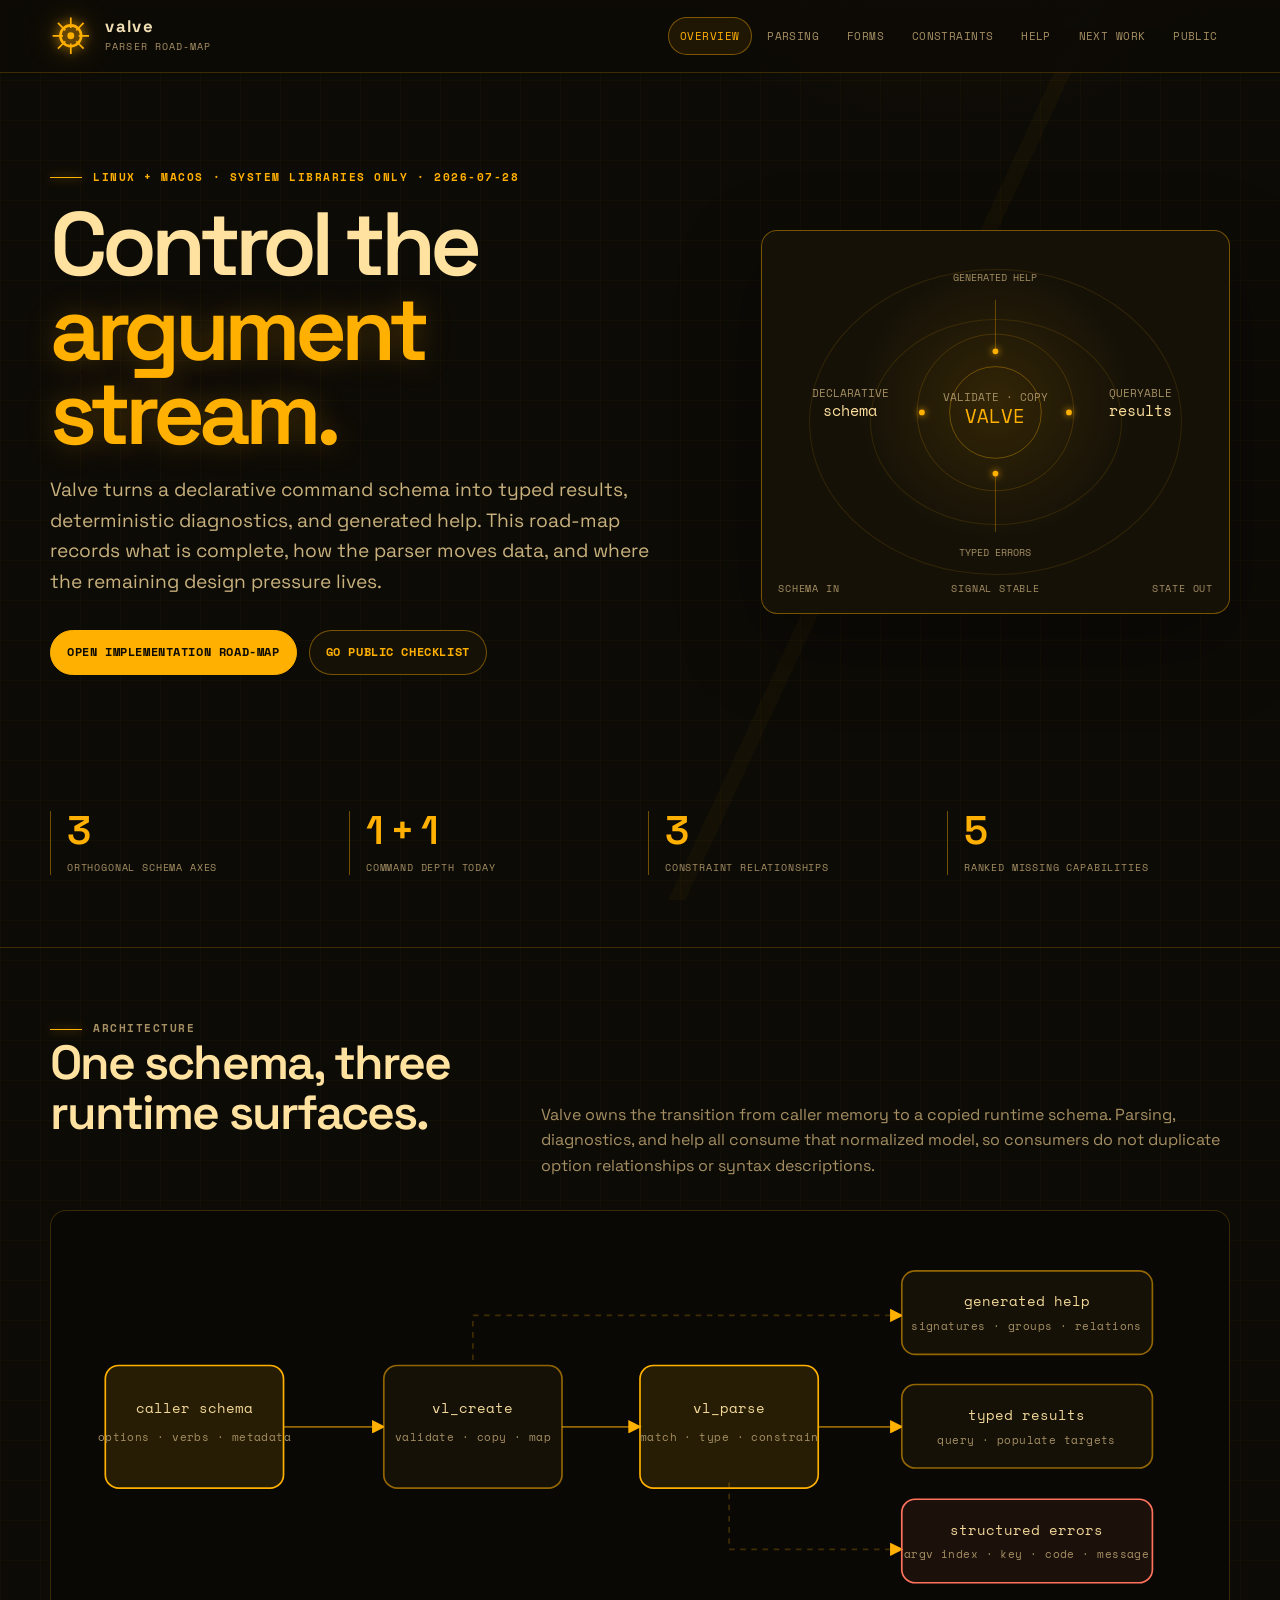
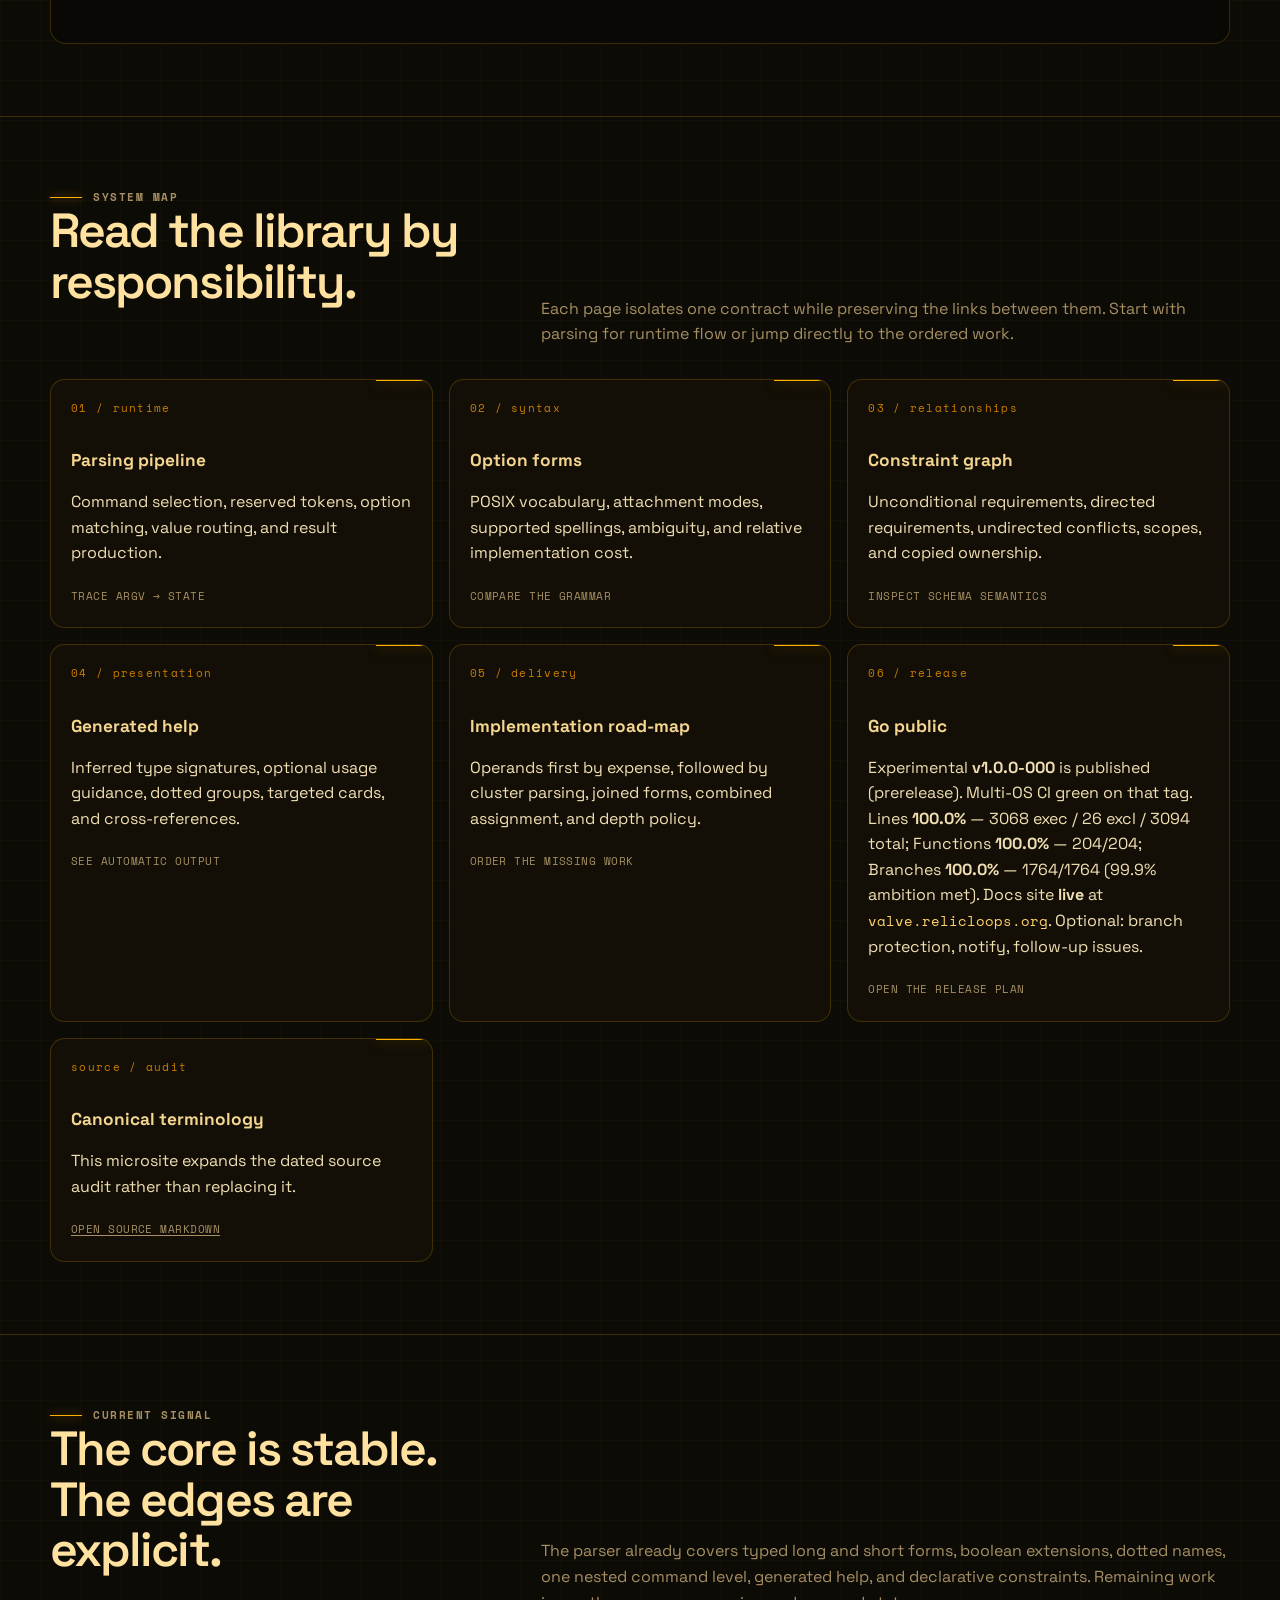
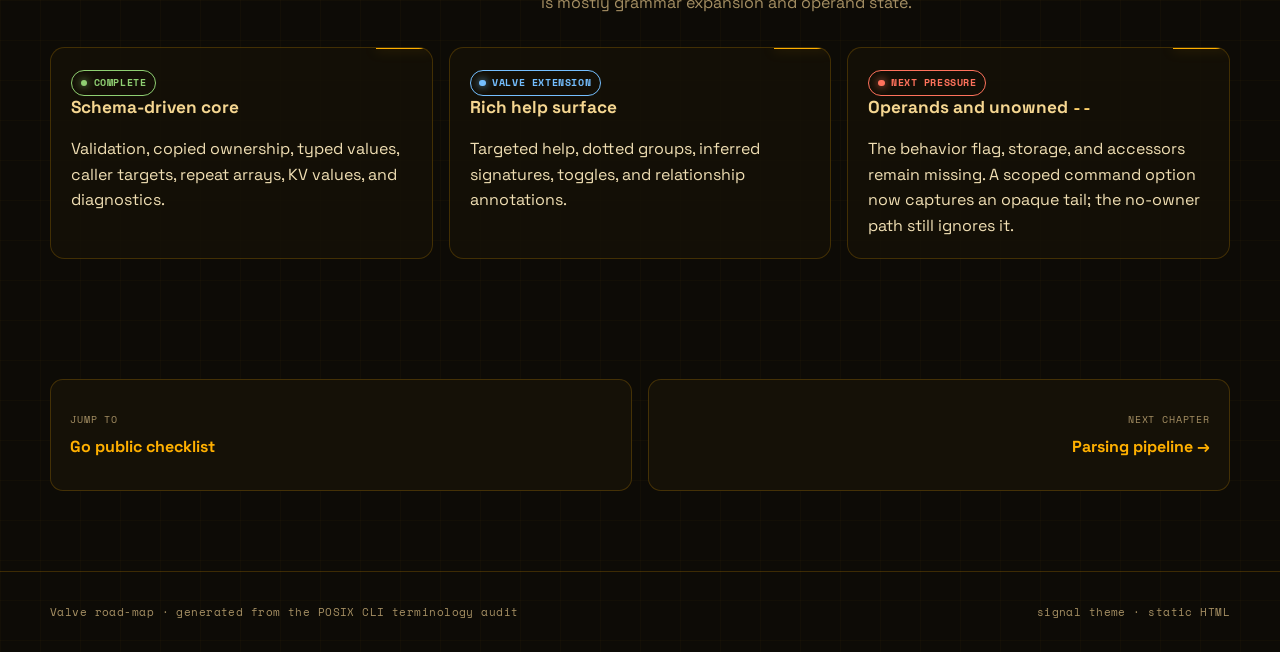
==== commit e6272066: "feat(parser): capture schema-owned command tails Let consumers forward an execvp-ready argv slice af" ====
--- a/.prompt/refs/road-map/index.html
+++ b/.prompt/refs/road-map/index.html
@@ -267,8 +267,8 @@
           </div>
           <div class="card reveal">
             <span class="status status--missing">next pressure</span>
-            <h3>Operands and <code>--</code></h3>
-            <p>The behavior flag exists, but storage and accessors do not. The current end marker silently ignores its tail.</p>
+            <h3>Operands and unowned <code>--</code></h3>
+            <p>The behavior flag, storage, and accessors remain missing. A scoped command option now captures an opaque tail; the no-owner path still ignores it.</p>
           </div>
         </div>
       </div>
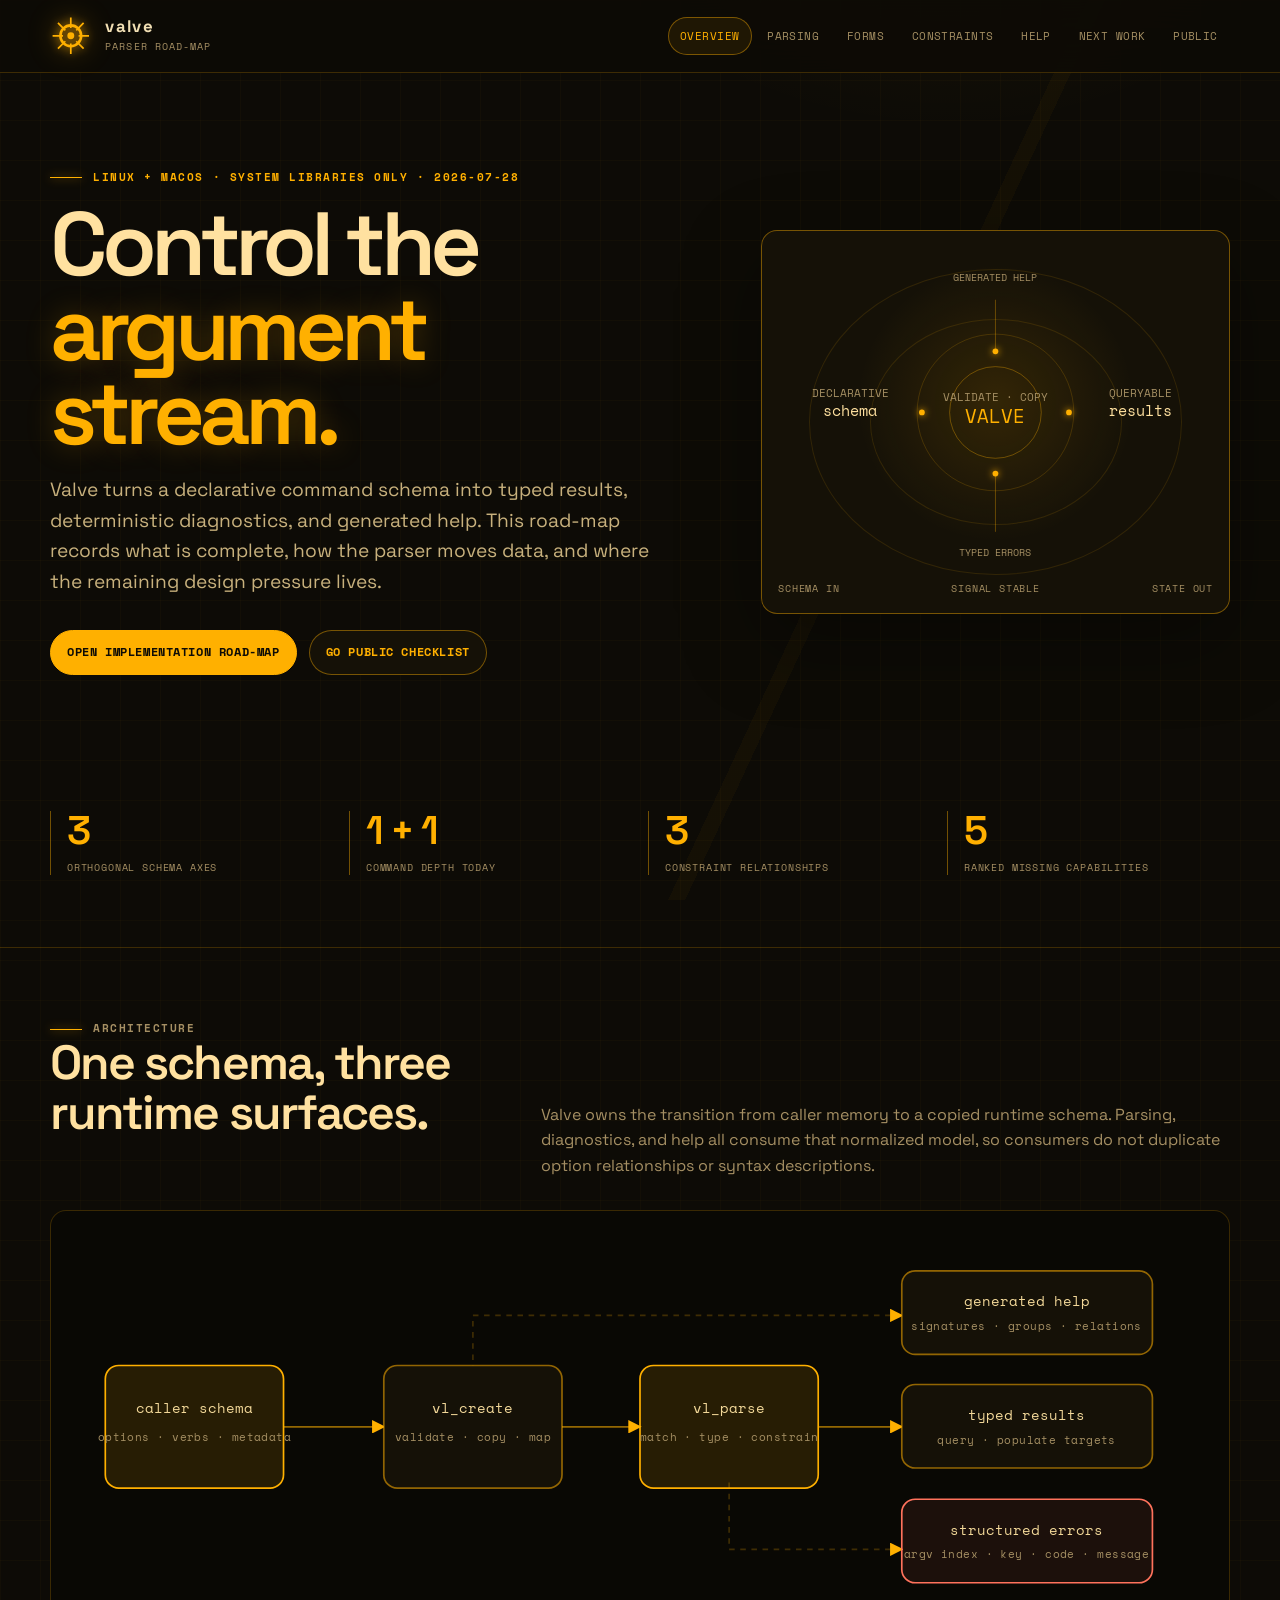
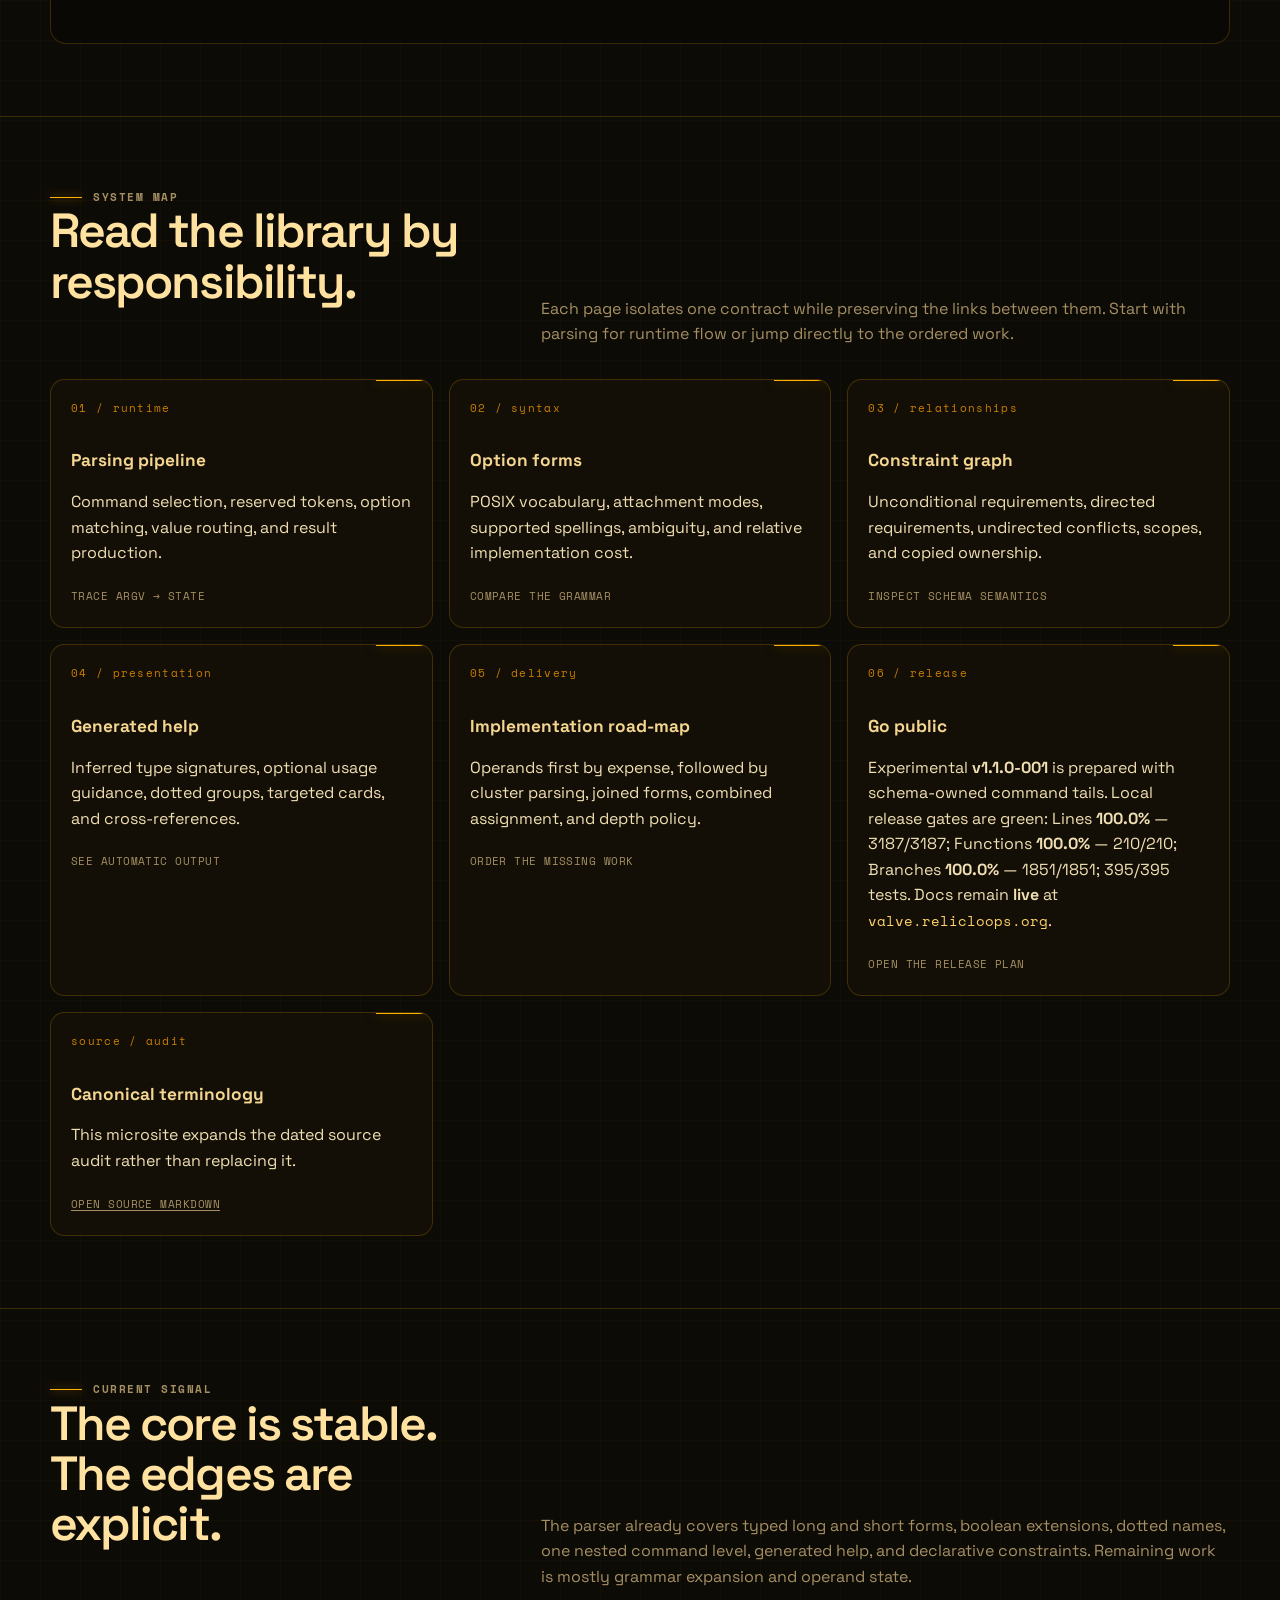
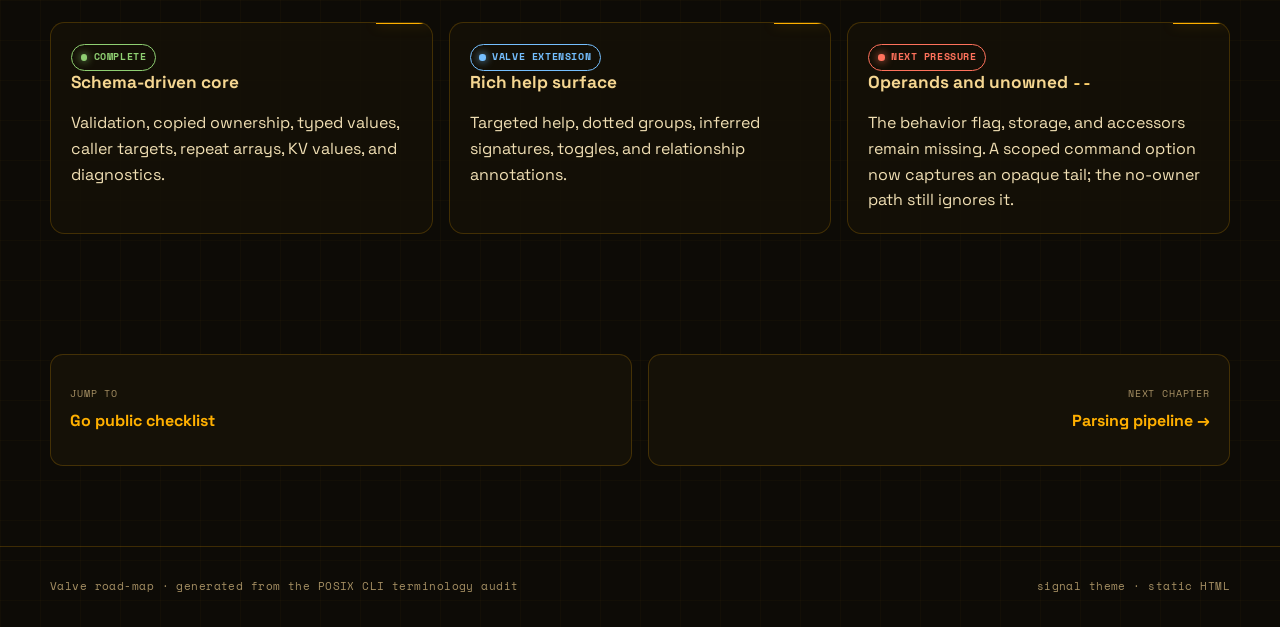
==== commit bee3aa35: "docs(road-map): record 1.1 release gates Refresh the current status surface with the command-tail re" ====
--- a/.prompt/refs/road-map/index.html
+++ b/.prompt/refs/road-map/index.html
@@ -227,7 +227,7 @@
           <a class="card card--link reveal" href="public.html">
             <span class="card__index">06 / release</span>
             <h3>Go public</h3>
-            <p>Experimental <strong>v1.0.0-000</strong> is published (prerelease). Multi-OS CI green on that tag. Lines <strong>100.0%</strong> — 3068 exec / 26 excl / 3094 total; Functions <strong>100.0%</strong> — 204/204; Branches <strong>100.0%</strong> — 1764/1764 (99.9% ambition met). Docs site <strong>live</strong> at <code>valve.relicloops.org</code>. Optional: branch protection, notify, follow-up issues.</p>
+            <p>Experimental <strong>v1.1.0-001</strong> is prepared with schema-owned command tails. Local release gates are green: Lines <strong>100.0%</strong> — 3187/3187; Functions <strong>100.0%</strong> — 210/210; Branches <strong>100.0%</strong> — 1851/1851; 395/395 tests. Docs remain <strong>live</strong> at <code>valve.relicloops.org</code>.</p>
             <span class="card__meta">open the release plan</span>
           </a>
           <div class="card reveal">
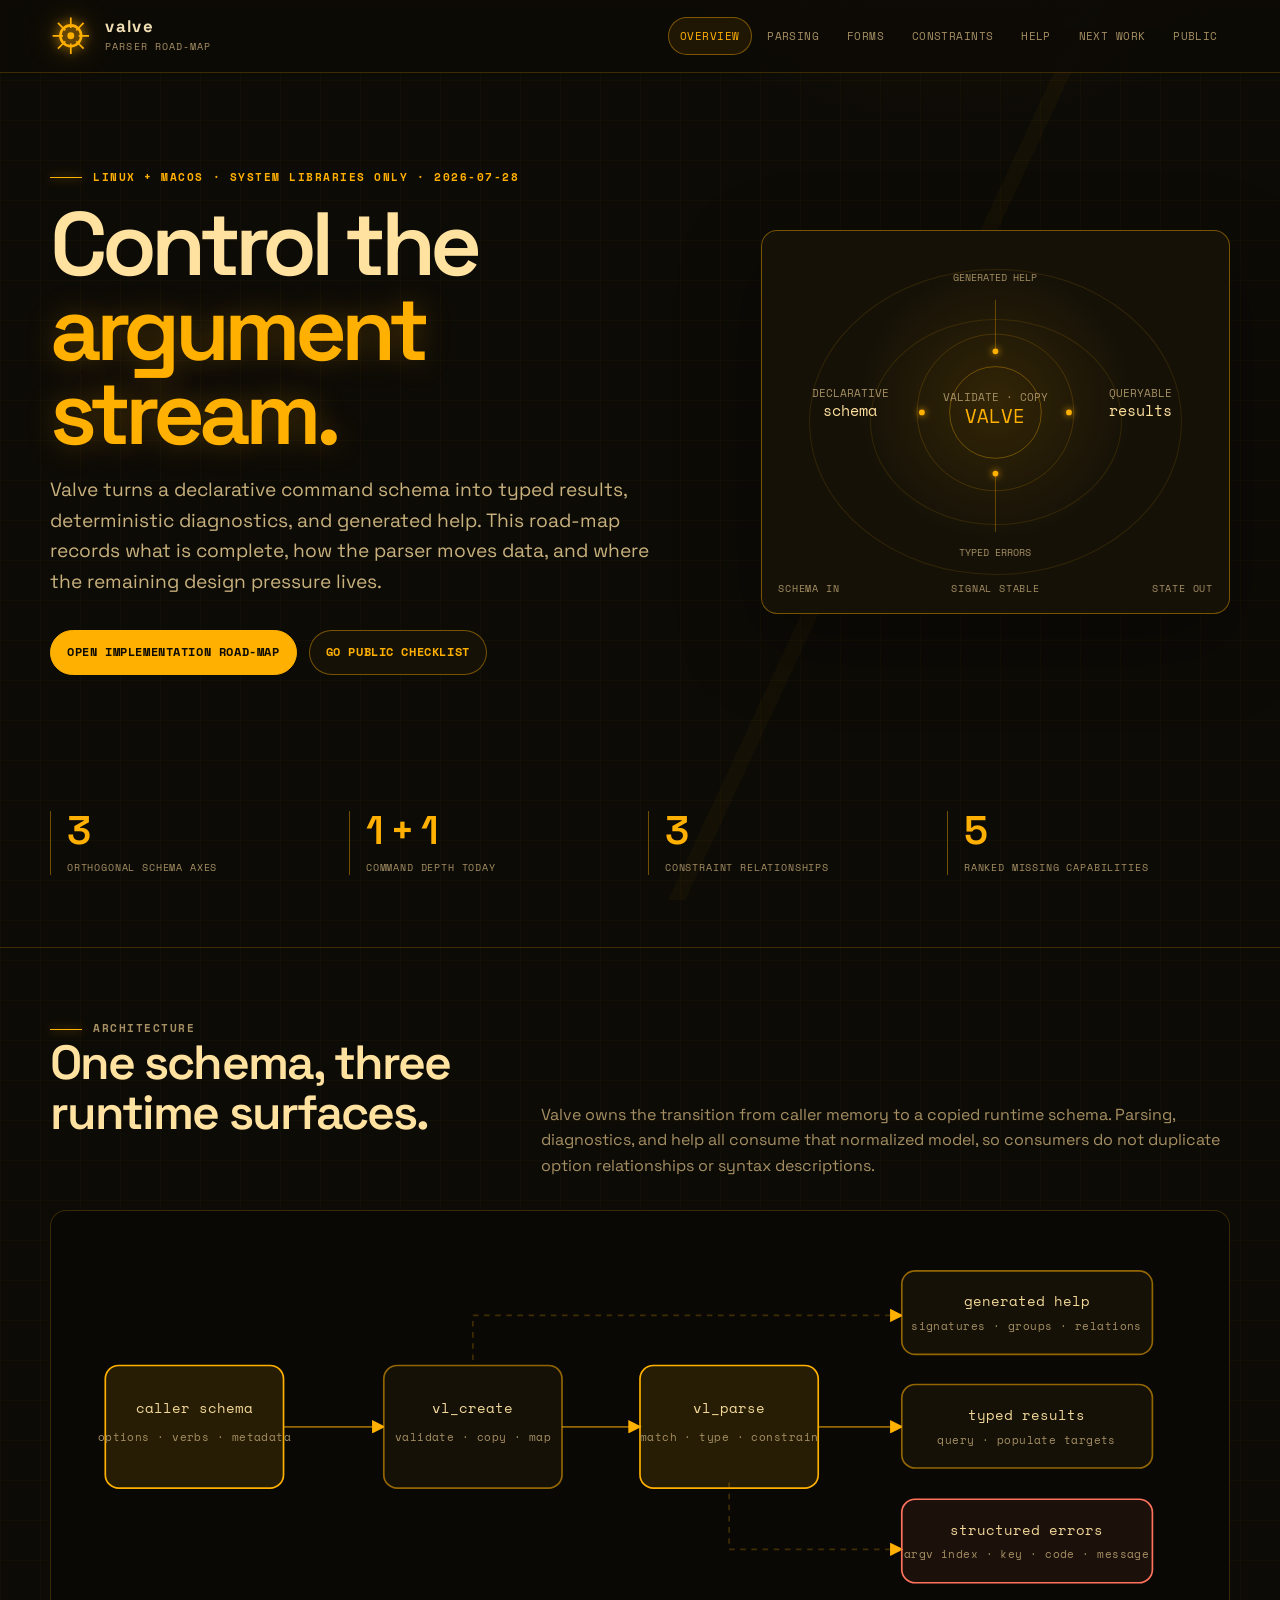
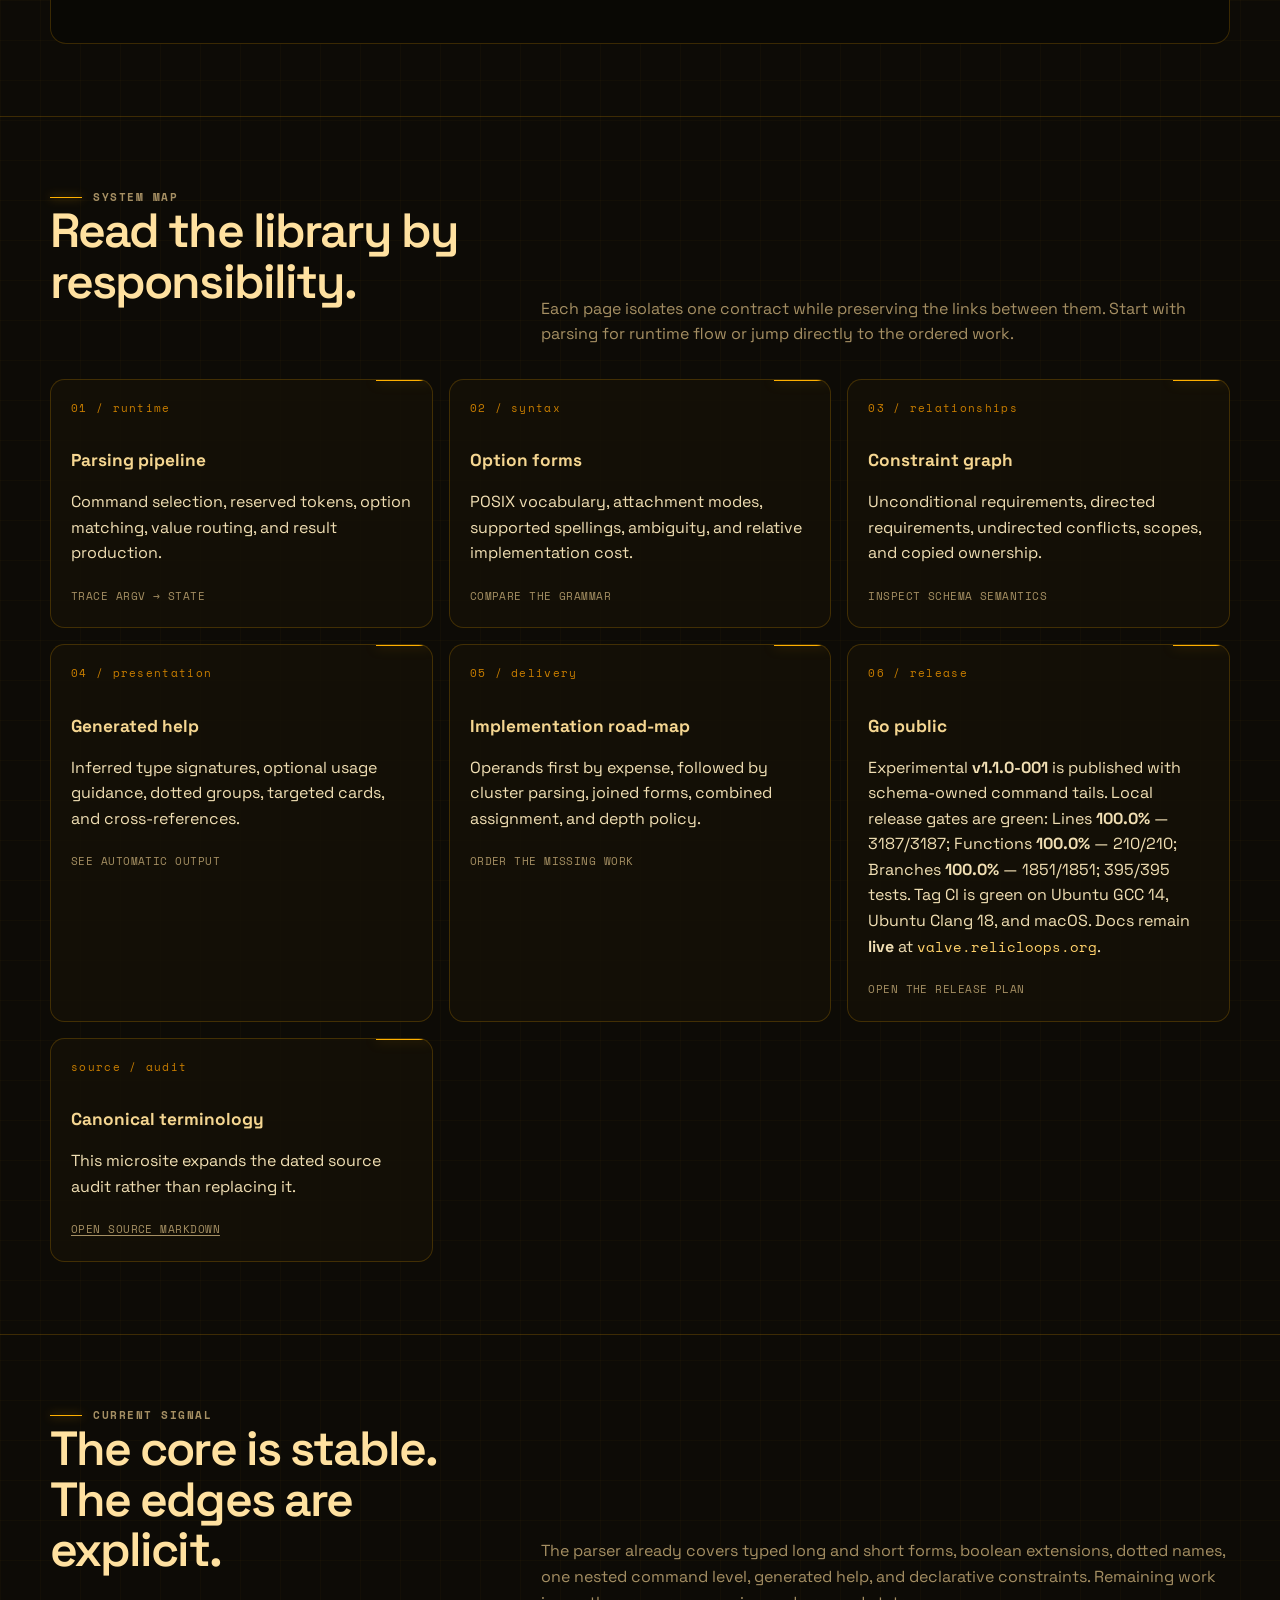
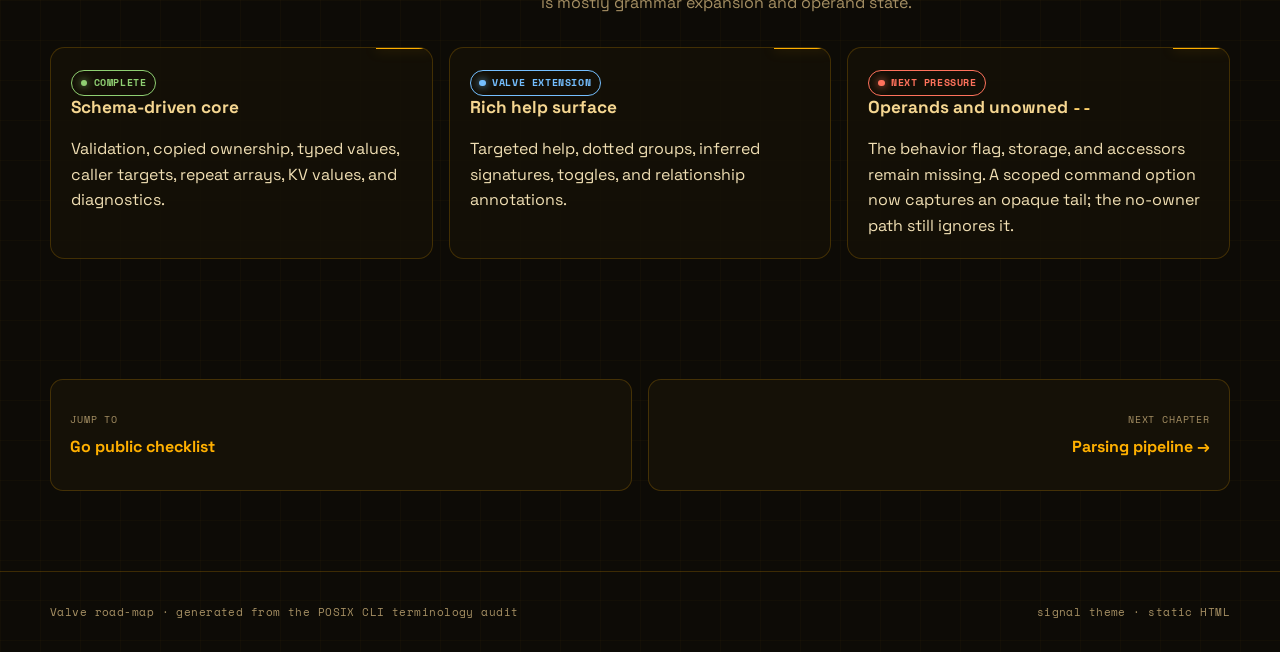
==== commit 57c594e6: "docs(road-map): mark 1.1 release published" ====
--- a/.prompt/refs/road-map/index.html
+++ b/.prompt/refs/road-map/index.html
@@ -227,7 +227,7 @@
           <a class="card card--link reveal" href="public.html">
             <span class="card__index">06 / release</span>
             <h3>Go public</h3>
-            <p>Experimental <strong>v1.1.0-001</strong> is prepared with schema-owned command tails. Local release gates are green: Lines <strong>100.0%</strong> — 3187/3187; Functions <strong>100.0%</strong> — 210/210; Branches <strong>100.0%</strong> — 1851/1851; 395/395 tests. Docs remain <strong>live</strong> at <code>valve.relicloops.org</code>.</p>
+            <p>Experimental <strong>v1.1.0-001</strong> is published with schema-owned command tails. Local release gates are green: Lines <strong>100.0%</strong> — 3187/3187; Functions <strong>100.0%</strong> — 210/210; Branches <strong>100.0%</strong> — 1851/1851; 395/395 tests. Tag CI is green on Ubuntu GCC 14, Ubuntu Clang 18, and macOS. Docs remain <strong>live</strong> at <code>valve.relicloops.org</code>.</p>
             <span class="card__meta">open the release plan</span>
           </a>
           <div class="card reveal">
